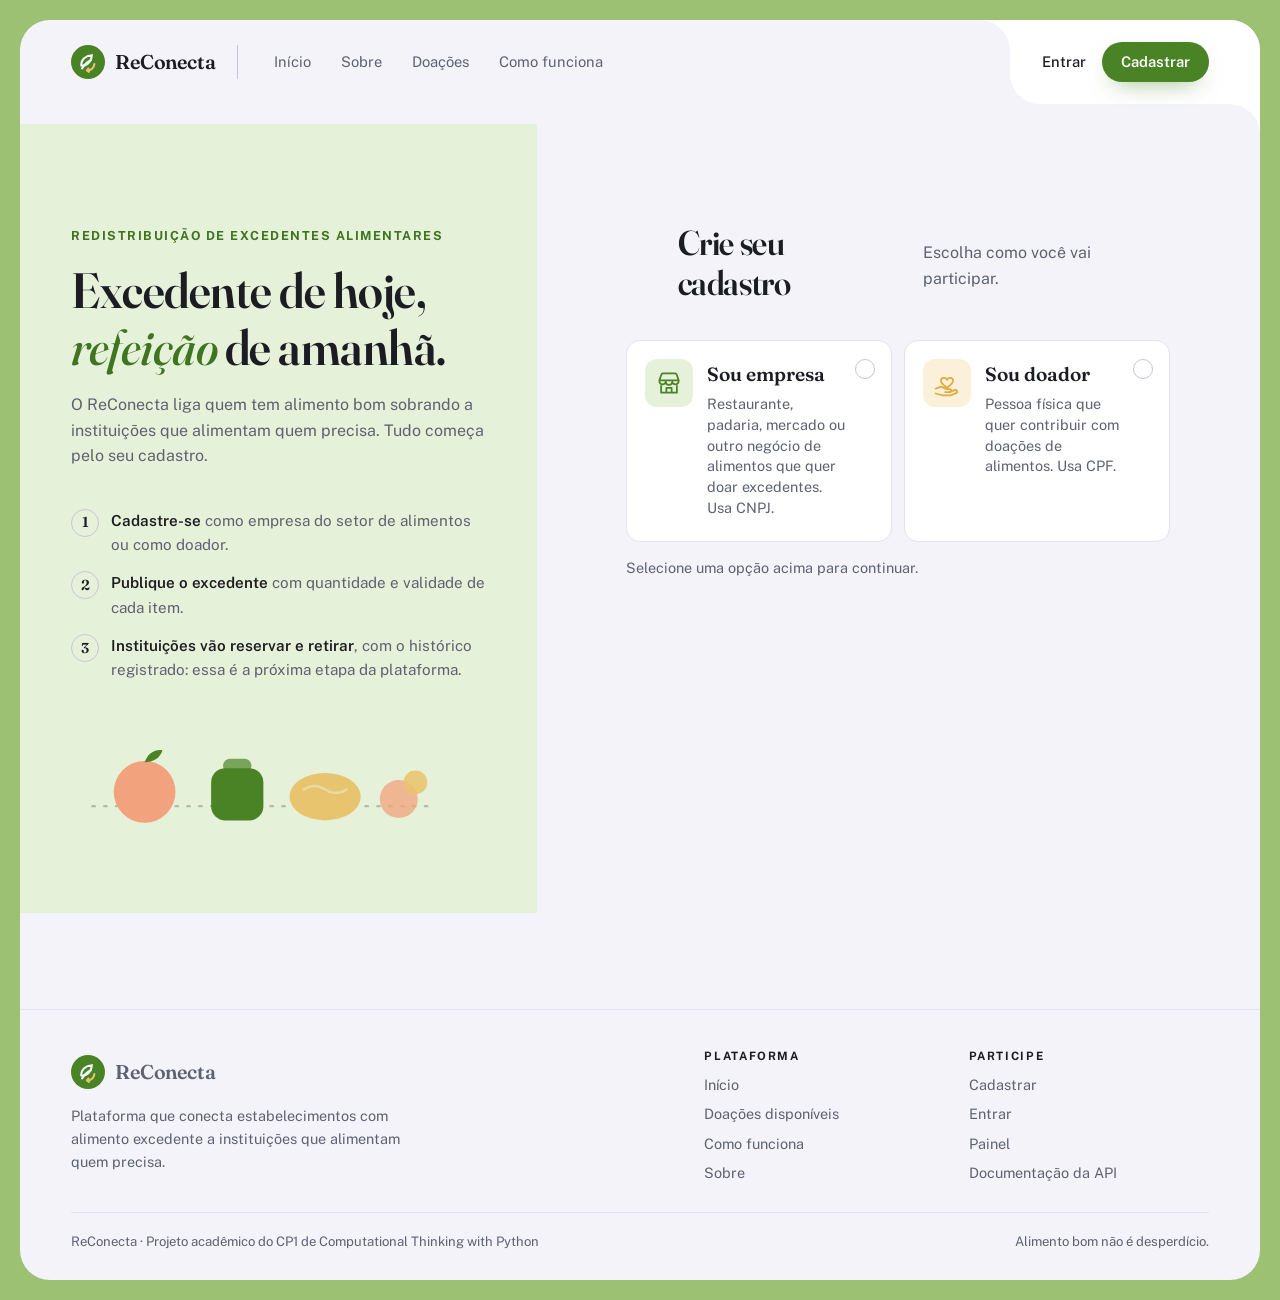
==== static/cadastro.html @ c71e399d "Cadastro: tira o logo repetido do painel lateral e deixa a reserva como próxima etapa Co-Authored-By" ====
<!doctype html>
<html lang="pt-BR">
<head>
  <meta charset="utf-8">
  <meta name="viewport" content="width=device-width, initial-scale=1">
  <title>Cadastro · ReConecta</title>
  <meta name="description" content="Cadastre sua empresa do setor de alimentos ou seja um doador no ReConecta, a plataforma de redistribuição de excedentes alimentares.">
  <meta name="color-scheme" content="light dark">
  <link rel="icon" type="image/svg+xml" href="/static/img/marca.svg">
  <link rel="preconnect" href="https://fonts.googleapis.com">
  <link rel="preconnect" href="https://fonts.gstatic.com" crossorigin>
  <link href="https://fonts.googleapis.com/css2?family=Fraunces:opsz,wght@9..144,500;9..144,600;9..144,700&family=Public+Sans:wght@400;500;600;700&display=swap" rel="stylesheet">
  <link rel="stylesheet" href="/static/css/base.css">
  <link rel="stylesheet" href="/static/css/cadastro.css">
  <script src="/static/js/layout.js" defer></script>
  <script src="/static/js/cadastro.js" defer></script>
</head>
<body>
  <a class="pular" href="#conteudo">Pular para o cadastro</a>
  <header data-layout="cabecalho"></header>

  <div class="pagina">
    <aside class="vitrine" aria-labelledby="vitrine-titulo">
     <div class="vitrine__fixo">
      <div class="vitrine__texto">
        <p class="sobretitulo">Redistribuição de excedentes alimentares</p>
        <h1 id="vitrine-titulo">Excedente de hoje, <em>refeição</em> de amanhã.</h1>
        <p class="vitrine__lead">O ReConecta liga quem tem alimento bom sobrando a instituições que alimentam quem precisa. Tudo começa pelo seu cadastro.</p>
      </div>

      <ol class="trilha" aria-label="Como funciona">
        <li><span class="trilha__n" aria-hidden="true">1</span><span><strong>Cadastre-se</strong> como empresa do setor de alimentos ou como doador.</span></li>
        <li><span class="trilha__n" aria-hidden="true">2</span><span><strong>Publique o excedente</strong> com quantidade e validade de cada item.</span></li>
        <li><span class="trilha__n" aria-hidden="true">3</span><span><strong>Instituições vão reservar e retirar</strong>, com o histórico registrado: essa é a próxima etapa da plataforma.</span></li>
      </ol>

      <svg class="vitrine__arte" viewBox="0 0 320 120" aria-hidden="true" focusable="false">
        <path d="M18 70h284" stroke="currentColor" stroke-opacity=".25" stroke-width="2" stroke-dasharray="2 8" stroke-linecap="round"/>
        <circle cx="62" cy="58" r="26" fill="var(--ilustra-fruta)"/>
        <path d="M62 33c3-8 9-11 15-10-2 7-8 10-15 10z" fill="var(--folha-viva)"/>
        <rect x="118" y="38" width="44" height="44" rx="12" fill="var(--folha-viva)"/>
        <rect x="128" y="30" width="24" height="12" rx="6" fill="var(--folha-viva)" opacity=".7"/>
        <ellipse cx="214" cy="62" rx="30" ry="20" fill="var(--trigo)"/>
        <path d="M196 56c6-4 12-4 18 0s12 4 18 0" fill="none" stroke="var(--vitrine-bg)" stroke-opacity=".5" stroke-width="2" stroke-linecap="round"/>
        <circle cx="276" cy="64" r="16" fill="var(--ilustra-fruta)" opacity=".75"/>
        <circle cx="290" cy="50" r="10" fill="var(--trigo)" opacity=".9"/>
      </svg>
     </div>
    </aside>

    <main id="conteudo" class="painel" tabindex="-1">
      <div class="painel__corpo">

        <!-- Etapa: escolha do perfil + formulários -->
        <section id="etapa-cadastro" aria-labelledby="cadastro-titulo">
          <header class="cabecalho">
            <h2 id="cadastro-titulo">Crie seu cadastro</h2>
            <p class="cabecalho__sub">Escolha como você vai participar.</p>
          </header>

          <fieldset class="perfis">
            <legend class="sr-only">Tipo de cadastro</legend>

            <label class="perfil perfil--empresa">
              <input type="radio" name="perfil" value="empresa" class="perfil__radio">
              <span class="perfil__icone" aria-hidden="true">
                <svg viewBox="0 0 32 32" focusable="false"><path d="M5 13l2.2-6.4A2 2 0 0 1 9.1 5h13.8a2 2 0 0 1 1.9 1.4L27 13" fill="none" stroke="currentColor" stroke-width="2" stroke-linejoin="round"/><path d="M5 13h22v1.5a3.7 3.7 0 0 1-7.3 0 3.7 3.7 0 0 1-7.4 0A3.7 3.7 0 0 1 5 14.5z" fill="none" stroke="currentColor" stroke-width="2" stroke-linejoin="round"/><path d="M7 18.5V27h18v-8.5M13 27v-5.5h6V27" fill="none" stroke="currentColor" stroke-width="2" stroke-linejoin="round"/></svg>
              </span>
              <span class="perfil__texto">
                <span class="perfil__titulo">Sou empresa</span>
                <span class="perfil__desc">Restaurante, padaria, mercado ou outro negócio de alimentos que quer doar excedentes. Usa CNPJ.</span>
              </span>
              <span class="perfil__marcador" aria-hidden="true"></span>
            </label>

            <label class="perfil perfil--doador">
              <input type="radio" name="perfil" value="doador" class="perfil__radio">
              <span class="perfil__icone" aria-hidden="true">
                <svg viewBox="0 0 32 32" focusable="false"><path d="M16 12.5c-1.6-3.2-6.5-3-7 .6-.4 3 3.4 5.7 7 8.4 3.6-2.7 7.4-5.4 7-8.4-.5-3.6-5.4-3.8-7-.6z" fill="none" stroke="currentColor" stroke-width="2" stroke-linejoin="round"/><path d="M3 22.5l4.5-1.8c1.3-.5 2.7-.4 3.9.3l3.4 1.9h4.2a1.8 1.8 0 0 1 0 3.6H14" fill="none" stroke="currentColor" stroke-width="2" stroke-linecap="round" stroke-linejoin="round"/><path d="M19 26.5l6.2-2.6a2 2 0 0 1 1.8 3.4L20.5 30H11l-8-2" fill="none" stroke="currentColor" stroke-width="2" stroke-linecap="round" stroke-linejoin="round"/></svg>
              </span>
              <span class="perfil__texto">
                <span class="perfil__titulo">Sou doador</span>
                <span class="perfil__desc">Pessoa física que quer contribuir com doações de alimentos. Usa CPF.</span>
              </span>
              <span class="perfil__marcador" aria-hidden="true"></span>
            </label>
          </fieldset>

          <p id="dica-perfil" class="dica-perfil">Selecione uma opção acima para continuar.</p>

          <!-- Formulário: empresa -->
          <form id="form-empresa" class="formulario" novalidate hidden aria-labelledby="titulo-empresa">
            <h3 id="titulo-empresa" class="formulario__titulo">Dados da empresa</h3>
            <p class="formulario__intro">Conferimos o CNPJ na Receita Federal: ele precisa estar <strong>ativo</strong> e ter atividade ligada a <strong>alimentação</strong>.</p>

            <div class="campo">
              <label for="cnpj" class="campo__rotulo">CNPJ</label>
              <div class="campo__linha">
                <input id="cnpj" name="cnpj" class="campo__entrada campo__entrada--mono" inputmode="numeric" autocomplete="off"
                       placeholder="00.000.000/0000-00" maxlength="18" aria-describedby="cnpj-ajuda cnpj-erro" required>
                <button type="button" id="btn-verificar" class="botao botao--secundario">Verificar</button>
              </div>
              <p id="cnpj-ajuda" class="campo__ajuda">A consulta começa sozinha quando os 14 dígitos estiverem completos.</p>
              <p id="cnpj-erro" class="campo__erro" data-erro></p>
            </div>

            <div id="resultado-cnpj" class="resultado" aria-live="polite" aria-busy="false"></div>

            <fieldset id="contato-empresa" class="grupo-contato" disabled>
              <legend class="grupo-contato__legenda">Contato para as doações</legend>
              <div class="campo">
                <label for="empresa-email" class="campo__rotulo">E-mail</label>
                <input id="empresa-email" name="email" type="email" class="campo__entrada" autocomplete="email"
                       placeholder="contato@empresa.com.br" aria-describedby="empresa-email-erro" required>
                <p id="empresa-email-erro" class="campo__erro" data-erro></p>
              </div>
              <div class="campo">
                <label for="empresa-telefone" class="campo__rotulo">Telefone</label>
                <input id="empresa-telefone" name="telefone" type="tel" class="campo__entrada campo__entrada--mono" autocomplete="tel"
                       inputmode="numeric" placeholder="(00) 00000-0000" maxlength="15" aria-describedby="empresa-telefone-erro" required>
                <p id="empresa-telefone-erro" class="campo__erro" data-erro></p>
              </div>
            </fieldset>

            <fieldset id="acesso-empresa" class="grupo-contato grupo-contato--acesso" disabled>
              <legend class="grupo-contato__legenda">Senha de acesso ao painel</legend>
              <div class="campo">
                <label for="empresa-senha" class="campo__rotulo">Senha</label>
                <div class="campo__linha">
                  <input id="empresa-senha" name="senha" type="password" class="campo__entrada" autocomplete="new-password"
                         maxlength="72" aria-describedby="empresa-senha-ajuda empresa-senha-erro" required>
                  <button type="button" class="campo__olho" data-olho="empresa-senha" aria-label="Mostrar senha" aria-pressed="false">
                    <svg viewBox="0 0 24 24" aria-hidden="true" focusable="false">
                      <path class="olho-aberto" d="M2.5 12S6 5.5 12 5.5 21.5 12 21.5 12 18 18.5 12 18.5 2.5 12 2.5 12z" fill="none" stroke="currentColor" stroke-width="1.8"/>
                      <circle class="olho-aberto" cx="12" cy="12" r="3" fill="none" stroke="currentColor" stroke-width="1.8"/>
                      <path class="olho-fechado" d="M4 4.5l16 15" fill="none" stroke="currentColor" stroke-width="1.8" stroke-linecap="round"/>
                    </svg>
                  </button>
                </div>
                <div class="senha-forca" id="empresa-senha-forca" aria-hidden="true"><i></i><i></i><i></i></div>
                <p id="empresa-senha-ajuda" class="campo__ajuda">Pelo menos 8 caracteres, com letra e número.</p>
                <p id="empresa-senha-erro" class="campo__erro" data-erro></p>
              </div>
              <div class="campo">
                <label for="empresa-confirmar" class="campo__rotulo">Confirmar senha</label>
                <input id="empresa-confirmar" name="confirmar_senha" type="password" class="campo__entrada" autocomplete="new-password"
                       maxlength="72" aria-describedby="empresa-confirmar-erro" required>
                <p id="empresa-confirmar-erro" class="campo__erro" data-erro></p>
              </div>
            </fieldset>

            <div id="aviso-empresa" class="aviso" role="alert" hidden></div>

            <button type="submit" id="btn-empresa" class="botao botao--primario" disabled>
              <span class="botao__rotulo">Concluir cadastro</span>
            </button>
            <p class="formulario__nota" id="nota-empresa">Verifique o CNPJ para liberar o cadastro.</p>
          </form>

          <!-- Formulário: doador -->
          <form id="form-doador" class="formulario" novalidate hidden aria-labelledby="titulo-doador">
            <h3 id="titulo-doador" class="formulario__titulo">Seus dados</h3>
            <p class="formulario__intro">Usamos seus dados só para organizar as doações. O CPF não aparece para ninguém.</p>

            <div class="campo">
              <label for="doador-nome" class="campo__rotulo">Nome completo</label>
              <input id="doador-nome" name="nome" class="campo__entrada" autocomplete="name" maxlength="100"
                     aria-describedby="doador-nome-erro" required>
              <p id="doador-nome-erro" class="campo__erro" data-erro></p>
            </div>
            <div class="campo">
              <label for="doador-cpf" class="campo__rotulo">CPF</label>
              <input id="doador-cpf" name="cpf" class="campo__entrada campo__entrada--mono" inputmode="numeric" autocomplete="off"
                     placeholder="000.000.000-00" maxlength="14" aria-describedby="doador-cpf-erro" required>
              <p id="doador-cpf-erro" class="campo__erro" data-erro></p>
            </div>
            <div class="campo-dupla">
              <div class="campo">
                <label for="doador-email" class="campo__rotulo">E-mail</label>
                <input id="doador-email" name="email" type="email" class="campo__entrada" autocomplete="email"
                       placeholder="voce@email.com" aria-describedby="doador-email-erro" required>
                <p id="doador-email-erro" class="campo__erro" data-erro></p>
              </div>
              <div class="campo">
                <label for="doador-telefone" class="campo__rotulo">Telefone</label>
                <input id="doador-telefone" name="telefone" type="tel" class="campo__entrada campo__entrada--mono" autocomplete="tel"
                       inputmode="numeric" placeholder="(00) 00000-0000" maxlength="15" aria-describedby="doador-telefone-erro" required>
                <p id="doador-telefone-erro" class="campo__erro" data-erro></p>
              </div>
            </div>

            <fieldset class="grupo-contato grupo-contato--acesso">
              <legend class="grupo-contato__legenda">Senha de acesso ao painel</legend>
              <div class="campo">
                <label for="doador-senha" class="campo__rotulo">Senha</label>
                <div class="campo__linha">
                  <input id="doador-senha" name="senha" type="password" class="campo__entrada" autocomplete="new-password"
                         maxlength="72" aria-describedby="doador-senha-ajuda doador-senha-erro" required>
                  <button type="button" class="campo__olho" data-olho="doador-senha" aria-label="Mostrar senha" aria-pressed="false">
                    <svg viewBox="0 0 24 24" aria-hidden="true" focusable="false">
                      <path class="olho-aberto" d="M2.5 12S6 5.5 12 5.5 21.5 12 21.5 12 18 18.5 12 18.5 2.5 12 2.5 12z" fill="none" stroke="currentColor" stroke-width="1.8"/>
                      <circle class="olho-aberto" cx="12" cy="12" r="3" fill="none" stroke="currentColor" stroke-width="1.8"/>
                      <path class="olho-fechado" d="M4 4.5l16 15" fill="none" stroke="currentColor" stroke-width="1.8" stroke-linecap="round"/>
                    </svg>
                  </button>
                </div>
                <div class="senha-forca" id="doador-senha-forca" aria-hidden="true"><i></i><i></i><i></i></div>
                <p id="doador-senha-ajuda" class="campo__ajuda">Pelo menos 8 caracteres, com letra e número.</p>
                <p id="doador-senha-erro" class="campo__erro" data-erro></p>
              </div>
              <div class="campo">
                <label for="doador-confirmar" class="campo__rotulo">Confirmar senha</label>
                <input id="doador-confirmar" name="confirmar_senha" type="password" class="campo__entrada" autocomplete="new-password"
                       maxlength="72" aria-describedby="doador-confirmar-erro" required>
                <p id="doador-confirmar-erro" class="campo__erro" data-erro></p>
              </div>
            </fieldset>

            <div id="aviso-doador" class="aviso" role="alert" hidden></div>

            <button type="submit" id="btn-doador" class="botao botao--primario">
              <span class="botao__rotulo">Concluir cadastro</span>
            </button>
          </form>
        </section>

        <!-- Etapa: sucesso -->
        <section id="etapa-sucesso" class="sucesso" hidden aria-labelledby="sucesso-titulo" tabindex="-1">
          <svg class="sucesso__selo" viewBox="0 0 64 64" aria-hidden="true" focusable="false">
            <circle cx="32" cy="32" r="30" fill="var(--marca-suave)"/>
            <path class="sucesso__check" d="M20 33.5l8 8 16-17" fill="none" stroke="var(--marca)" stroke-width="4" stroke-linecap="round" stroke-linejoin="round"/>
          </svg>
          <p class="sobretitulo" id="sucesso-tipo"></p>
          <h2 id="sucesso-titulo">Cadastro concluído</h2>
          <p class="sucesso__texto" id="sucesso-texto"></p>
          <dl class="sucesso__dados" id="sucesso-dados"></dl>
          <div class="sucesso__acoes">
            <a href="/painel" class="botao botao--primario botao--link">Ir para o painel</a>
            <button type="button" id="btn-novo" class="botao botao--secundario">Fazer novo cadastro</button>
          </div>
        </section>

      </div>
    </main>
  </div>

  <footer data-layout="rodape"></footer>
</body>
</html>
---- static/css/base.css ----
/* ReConecta — sistema visual compartilhado (Frente E).
   Toda página: <link rel="stylesheet" href="/static/css/base.css"> + CSS próprio
   e <script src="/static/js/layout.js" defer></script>, com
   <header data-layout="cabecalho"></header> … <footer data-layout="rodape"></footer>.

   O corpo da página é a "folha" clara sobre a moldura verde-oliva. */

@import url("https://fonts.googleapis.com/css2?family=Fraunces:ital,opsz,wght@0,9..144,300..700;1,9..144,300..600&family=Public+Sans:wght@400;500;600;700&display=swap");

/* ---------- tokens ---------- */

:root {
  color-scheme: light;

  /* moldura e folha: página branca de tom frio sobre moldura verde-clara */
  --moldura: #9CC173;
  --folha: #F3F3F9;
  --superficie: #FFFFFF;
  --superficie-2: #ECEDF5;

  /* texto e linhas: quase preto e cinzas frios */
  --tinta: #1B1D22;
  --tinta-suave: #5E6270;
  --linha: #E2E3EC;
  --linha-forte: #C4C7D4;

  /* marca */
  --verde: #4A8326;          /* CTA pílula verde-folha; branco sobre ele 4,6:1 */
  --verde-forte: #3F7220;
  --verde-tinta: #FFFFFF;
  --verde-suave: #E6F1DA;
  --verde-texto: #3F7420;

  --acento: #E2A93B;         /* âmbar discreto (como as estrelas da referência) */
  --acento-texto: #8A5B0B;
  --acento-suave: #FBF0D9;
  --trigo: #E9C46F;

  /* estados */
  --ok: #3F7420;
  --ok-suave: #E6F1DA;
  --erro: #A8261D;
  --erro-suave: #FCEBE9;
  --erro-linha: #EDBDB7;
  --alerta: #7A4E00;
  --alerta-suave: #FBF0D9;

  --foco: #4A8326;
  --sombra-1: 0 1px 2px rgba(27, 29, 34, .05);
  --sombra-2: 0 1px 3px rgba(27, 29, 34, .05), 0 16px 36px -18px rgba(27, 29, 34, .22);

  --raio: 18px;
  --raio-p: 12px;
  --raio-folha: 30px;
  --pilula: 999px;

  --fonte-titulo: "Fraunces", Georgia, "Times New Roman", serif;
  --fonte-texto: "Public Sans", system-ui, -apple-system, "Segoe UI", Roboto, sans-serif;
  --fonte-mono: ui-monospace, "Cascadia Mono", "SFMono-Regular", Consolas, monospace;

  --largura: 1180px;
  --respiro: clamp(16px, 4vw, 56px);
  --moldura-espaco: 8px;
}

@media (min-width: 720px) { :root { --moldura-espaco: 20px; } }

@media (prefers-color-scheme: dark) {
  :root {
    color-scheme: dark;

    --moldura: #0E100F;
    --folha: #16171C;
    --superficie: #1F2026;
    --superficie-2: #26272E;

    --tinta: #ECEDF2;
    --tinta-suave: #A3A6B3;
    --linha: #2E3038;
    --linha-forte: #4A4D58;

    --verde: #A6D67C;
    --verde-forte: #B8E092;
    --verde-tinta: #13200B;
    --verde-suave: #26331F;
    --verde-texto: #B2DE8C;

    --acento: #F2C266;
    --acento-texto: #F2C266;
    --acento-suave: #3A2F17;
    --trigo: #E9C46F;

    --ok: #B2DE8C;
    --ok-suave: #26331F;
    --erro: #FF9C91;
    --erro-suave: #3A1D1A;
    --erro-linha: #6E3530;
    --alerta: #F2C46B;
    --alerta-suave: #362A12;

    --foco: #B2DE8C;
    --sombra-1: 0 1px 2px rgba(0, 0, 0, .35);
    --sombra-2: 0 2px 4px rgba(0, 0, 0, .25), 0 20px 44px -20px rgba(0, 0, 0, .7);
  }
}

/* ---------- base ---------- */

*, *::before, *::after { box-sizing: border-box; }
[hidden] { display: none !important; }

html { -webkit-text-size-adjust: 100%; background: var(--moldura); }

body {
  margin: var(--moldura-espaco);
  min-height: calc(100vh - 2 * var(--moldura-espaco));
  display: flex; flex-direction: column;
  background: var(--folha);
  border-radius: var(--raio-folha);
  color: var(--tinta);
  font-family: var(--fonte-texto);
  font-size: 1rem;
  line-height: 1.6;
  -webkit-font-smoothing: antialiased;
  overflow-x: clip;
  position: relative;
}
body > main { flex: 1; }

h1, h2, h3, h4 {
  margin: 0;
  font-family: var(--fonte-titulo);
  font-weight: 400;
  letter-spacing: -0.015em;
  line-height: 1.08;
  font-variation-settings: "opsz" 144;
}
h1 { font-size: clamp(2.6rem, 8vw, 5.4rem); }
h2 { font-size: clamp(2rem, 5vw, 3.2rem); }
h3 { font-size: clamp(1.25rem, 2.4vw, 1.6rem); font-weight: 500; line-height: 1.2; font-variation-settings: "opsz" 36; }
p { margin: 0; }
img, svg { max-width: 100%; }
img { height: auto; display: block; }
a { color: var(--verde-texto); text-underline-offset: 3px; }
button, input, select, textarea { font: inherit; color: inherit; }

:focus-visible { outline: 3px solid var(--foco); outline-offset: 3px; border-radius: 8px; }

::selection { background: var(--verde-suave); color: var(--tinta); }

/* ---------- utilitários ---------- */

.sr-only {
  position: absolute; width: 1px; height: 1px; padding: 0; margin: -1px;
  overflow: hidden; clip: rect(0 0 0 0); white-space: nowrap; border: 0;
}

.pular {
  position: absolute; left: 16px; top: -80px; z-index: 50;
  background: var(--verde); color: var(--verde-tinta);
  padding: 10px 18px; border-radius: var(--pilula); text-decoration: none; font-weight: 600;
}
.pular:focus { top: 16px; }

.container { width: 100%; max-width: var(--largura); margin-inline: auto; padding-inline: var(--respiro); }

.sobretitulo {
  font-size: .75rem; font-weight: 700; letter-spacing: .16em; text-transform: uppercase;
  color: var(--tinta-suave);
}
.sobretitulo--acento { color: var(--verde-texto); }

.lead { font-size: 1.05rem; color: var(--tinta-suave); max-width: 52ch; }

.destaque-serifa { font-family: var(--fonte-titulo); font-style: italic; color: var(--verde-texto); }

/* ---------- botões ---------- */

.btn {
  --btn-bg: transparent; --btn-cor: var(--verde-texto); --btn-borda: transparent;
  display: inline-flex; align-items: center; justify-content: center; gap: 12px;
  min-height: 48px; padding: 0 26px;
  border-radius: var(--pilula);
  border: 1.5px solid var(--btn-borda);
  background: var(--btn-bg); color: var(--btn-cor);
  font-weight: 600; font-size: .98rem; line-height: 1.2; text-decoration: none;
  cursor: pointer; white-space: nowrap;
  transition: background-color .18s ease, border-color .18s ease, color .18s ease, transform .12s ease, box-shadow .18s ease;
}
.btn:active:not(:disabled) { transform: translateY(1px); }
.btn:disabled, .btn[aria-disabled="true"] { cursor: not-allowed; opacity: .55; }

.btn--primario { --btn-bg: var(--verde); --btn-cor: var(--verde-tinta); box-shadow: 0 10px 24px -12px color-mix(in srgb, var(--verde) 70%, transparent); }
.btn--primario:hover:not(:disabled) { --btn-bg: var(--verde-forte); }
.btn--primario:disabled { --btn-bg: var(--superficie-2); --btn-cor: var(--tinta-suave); box-shadow: none; opacity: 1; }

.btn--secundario { --btn-bg: var(--superficie); --btn-borda: var(--linha-forte); --btn-cor: var(--tinta); }
.btn--secundario:hover:not(:disabled) { --btn-borda: var(--verde); --btn-cor: var(--verde-texto); }

.btn--fantasma { --btn-cor: var(--tinta); padding-inline: 14px; }
.btn--fantasma:hover { --btn-bg: var(--superficie-2); }

.btn--pequeno { min-height: 40px; padding: 0 18px; font-size: .92rem; }
.btn--largo { width: 100%; }

/* "Quero doar —— CADASTRAR": rótulo + traço + ação em caixa alta */
.btn__traco { width: 28px; height: 1.5px; background: currentColor; opacity: .7; flex: none; }
.btn__acao { font-size: .74rem; letter-spacing: .14em; text-transform: uppercase; font-weight: 700; }

.btn.is-carregando::before {
  content: ""; width: 16px; height: 16px; flex: none;
  border: 2px solid currentColor; border-right-color: transparent; border-radius: 50%;
  animation: rc-girar .7s linear infinite;
}

/* link com seta (← ANTERIOR / PRÓXIMO →) */
.link-seta {
  display: inline-flex; align-items: center; gap: 8px;
  font-size: .76rem; font-weight: 700; letter-spacing: .14em; text-transform: uppercase;
  color: var(--tinta-suave); text-decoration: none; background: none; border: 0; padding: 8px 4px; cursor: pointer;
}
.link-seta:hover:not(:disabled) { color: var(--verde-texto); }
.link-seta:disabled { opacity: .4; cursor: default; }

/* ---------- campos ---------- */

.campo { display: grid; gap: 6px; min-width: 0; }
.campo__rotulo { font-weight: 600; font-size: .92rem; }
.campo__entrada {
  width: 100%; min-height: 50px; padding: 12px 16px;
  background: var(--superficie);
  border: 1.5px solid var(--linha-forte);
  border-radius: var(--raio-p);
  transition: border-color .15s ease, box-shadow .15s ease;
}
.campo__entrada::placeholder { color: var(--tinta-suave); opacity: .7; }
.campo__entrada:hover { border-color: var(--tinta-suave); }
.campo__entrada:focus { outline: none; border-color: var(--verde); box-shadow: 0 0 0 3px color-mix(in srgb, var(--verde) 28%, transparent); }
.campo__entrada[aria-invalid="true"] { border-color: var(--erro); }
.campo__entrada[aria-invalid="true"]:focus { box-shadow: 0 0 0 3px color-mix(in srgb, var(--erro) 25%, transparent); }
.campo__entrada:disabled { background: var(--superficie-2); color: var(--tinta-suave); border-color: var(--linha); cursor: not-allowed; }
.campo__entrada--mono { font-family: var(--fonte-mono); letter-spacing: .02em; }
select.campo__entrada { appearance: none; padding-right: 40px;
  background-image: linear-gradient(45deg, transparent 50%, var(--tinta-suave) 50%), linear-gradient(135deg, var(--tinta-suave) 50%, transparent 50%);
  background-position: calc(100% - 20px) 50%, calc(100% - 15px) 50%; background-size: 5px 5px; background-repeat: no-repeat; }
.campo__ajuda { font-size: .84rem; color: var(--tinta-suave); }
.campo__erro { font-size: .86rem; color: var(--erro); font-weight: 500; }
.campo__erro:empty { display: none; }

/* ---------- cartões, selos, avisos ---------- */

.cartao {
  background: var(--superficie);
  border: 1px solid var(--linha);
  border-radius: var(--raio);
  box-shadow: var(--sombra-1);
  padding: clamp(18px, 3vw, 28px);
}
.cartao--flutuante { box-shadow: var(--sombra-2); border-color: transparent; }

.selo {
  display: inline-flex; align-items: center; gap: 6px;
  padding: 3px 10px; border-radius: var(--pilula);
  font-size: .72rem; font-weight: 700; letter-spacing: .1em; text-transform: uppercase;
  background: var(--verde-suave); color: var(--verde-texto);
}
.selo--acento { background: var(--acento-suave); color: var(--acento-texto); }
.selo--erro { background: var(--erro-suave); color: var(--erro); }

.aviso {
  padding: 14px 16px; border-radius: var(--raio-p);
  background: var(--alerta-suave); color: var(--tinta);
  border: 1px solid color-mix(in srgb, var(--alerta) 30%, transparent);
}
.aviso--erro { background: var(--erro-suave); border-color: var(--erro-linha); }
.aviso--ok { background: var(--ok-suave); border-color: color-mix(in srgb, var(--ok) 30%, transparent); }

/* números com rótulo pequeno, separados por fios (hero e painéis) */
.metricas { display: grid; grid-auto-flow: column; grid-auto-columns: minmax(0, max-content); margin: 0; padding: 0; list-style: none; }
.metrica { display: grid; align-content: start; gap: 2px; padding-inline: clamp(12px, 2.6vw, 24px); border-left: 1px solid var(--linha-forte); }
.metrica:first-child { padding-left: 0; border-left: 0; }
.metrica__rotulo { order: -1; font-size: .7rem; font-weight: 700; letter-spacing: .14em; text-transform: uppercase; color: var(--tinta-suave); }
.metrica__valor { font-family: var(--fonte-titulo); font-size: 1.45rem; line-height: 1.2; font-variant-numeric: lining-nums tabular-nums; }

/* ---------- cabeçalho (injetado por layout.js) ---------- */

.cabecalho {
  position: relative; z-index: 20;
  display: flex; align-items: center; gap: 20px;
  padding: 18px 0 18px var(--respiro);
  min-height: 84px;
}

.cabecalho__marca {
  display: inline-flex; align-items: center; gap: 10px;
  color: var(--tinta); text-decoration: none;
  padding-right: 22px; margin-right: 4px;
  border-right: 1px solid var(--linha-forte);
}
.cabecalho__marca svg { width: 34px; height: 34px; flex: none; }
.cabecalho__nome { font-family: var(--fonte-titulo); font-size: 1.25rem; font-weight: 600; letter-spacing: -0.01em; font-variation-settings: "opsz" 36; }

.cabecalho__nav { display: none; }
.cabecalho__nav ul { list-style: none; margin: 0; padding: 0; display: flex; gap: 6px; }
.cabecalho__nav a {
  display: inline-block; padding: 8px 12px; border-radius: var(--pilula);
  font-size: .92rem; color: var(--tinta-suave); text-decoration: none;
  transition: color .15s ease, background-color .15s ease;
}
.cabecalho__nav a:hover { color: var(--tinta); background: var(--superficie-2); }
.cabecalho__nav a[aria-current="page"] { color: var(--tinta); font-weight: 600; }
.cabecalho__nav a[aria-current="page"]::after {
  content: ""; display: block; height: 2px; margin-top: 2px; border-radius: 2px; background: var(--verde);
}

/* aba recortada no canto superior direito */
.cabecalho__aba {
  margin-left: auto; align-self: stretch;
  display: flex; align-items: center; gap: 6px;
  margin-block: -18px; padding: 0 var(--respiro) 0 22px;
  background: var(--superficie);
  border-radius: 0 var(--raio-folha) 0 var(--raio-folha);
  position: relative;
  transition: opacity .2s ease;
}
/* curvas invertidas que fazem a aba "sair" da folha */
.cabecalho__aba::before, .cabecalho__aba::after {
  content: ""; position: absolute; width: var(--raio-folha); height: var(--raio-folha);
  background: radial-gradient(circle at 0 100%, transparent calc(var(--raio-folha) - .5px), var(--superficie) var(--raio-folha));
  pointer-events: none;
}
.cabecalho__aba::before { top: 0; left: calc(-1 * var(--raio-folha)); }
.cabecalho__aba::after { bottom: calc(-1 * var(--raio-folha)); right: 0; }
.cabecalho__aba[aria-busy="true"] > * { visibility: hidden; }

.cabecalho__aba a:not(.btn) { color: var(--tinta); text-decoration: none; font-size: .92rem; font-weight: 500; padding: 8px 10px; border-radius: var(--pilula); }
.cabecalho__aba a:not(.btn):hover { background: var(--superficie-2); }
.cabecalho__aba a[aria-current="page"]:not(.btn) { font-weight: 700; }
.cabecalho__ola { font-size: .92rem; color: var(--tinta-suave); padding-right: 4px; white-space: nowrap; overflow: hidden; text-overflow: ellipsis; max-width: 24ch; }
.cabecalho__ola strong { color: var(--tinta); font-weight: 600; }
.cabecalho__sair { background: none; border: 0; cursor: pointer; font-size: .92rem; color: var(--tinta-suave); padding: 8px 10px; border-radius: var(--pilula); }
.cabecalho__sair:hover { color: var(--tinta); background: var(--superficie-2); }

.cabecalho__menu {
  display: inline-grid; place-items: center;
  width: 44px; height: 44px; border-radius: 50%;
  background: transparent; border: 1.5px solid var(--linha-forte); cursor: pointer;
}
.cabecalho__menu-icone, .cabecalho__menu-icone::before, .cabecalho__menu-icone::after {
  content: ""; display: block; width: 18px; height: 1.6px; background: currentColor; border-radius: 2px; position: relative;
  transition: transform .2s ease, opacity .2s ease;
}
.cabecalho__menu-icone::before { position: absolute; top: -6px; }
.cabecalho__menu-icone::after { position: absolute; top: 6px; }
.cabecalho__menu[aria-expanded="true"] .cabecalho__menu-icone { background: transparent; }
.cabecalho__menu[aria-expanded="true"] .cabecalho__menu-icone::before { transform: translateY(6px) rotate(45deg); }
.cabecalho__menu[aria-expanded="true"] .cabecalho__menu-icone::after { transform: translateY(-6px) rotate(-45deg); }

/* celular: marca + menu à esquerda; aba compacta; nav em gaveta */
@media (max-width: 899.98px) {
  .cabecalho { gap: 10px; padding-left: 16px; min-height: 72px; }
  .cabecalho__marca { border-right: 0; padding-right: 0; }
  .cabecalho__nome { font-size: 1.1rem; }
  .cabecalho__aba { padding: 0 16px 0 12px; gap: 2px; }
  .cabecalho__aba .btn { min-height: 38px; padding: 0 14px; font-size: .88rem; }
  .cabecalho__aba a:not(.btn), .cabecalho__sair { padding: 8px 6px; font-size: .88rem; }
  .cabecalho__ola { display: none; }
  .cabecalho__nav.is-aberta {
    display: block; position: absolute; left: 12px; right: 12px; top: calc(100% + 4px);
    background: var(--superficie); border: 1px solid var(--linha); border-radius: var(--raio);
    box-shadow: var(--sombra-2); padding: 8px;
  }
  .cabecalho__nav.is-aberta ul { flex-direction: column; gap: 0; }
  .cabecalho__nav.is-aberta a { display: block; padding: 12px 14px; font-size: 1rem; border-radius: var(--raio-p); }
  .cabecalho__nav.is-aberta a[aria-current="page"]::after { display: none; }
  .cabecalho__nav.is-aberta a[aria-current="page"] { background: var(--verde-suave); color: var(--verde-texto); }
}
@media (max-width: 379.98px) {
  .cabecalho .cabecalho__nome { display: none; }
}
@media (min-width: 900px) {
  .cabecalho__menu { display: none; }
  .cabecalho__nav { display: block; }
}

/* ---------- rodapé (injetado por layout.js) ---------- */

.rodape {
  margin-top: clamp(48px, 8vw, 96px);
  padding: 40px var(--respiro) 28px;
  border-top: 1px solid var(--linha);
  display: grid; gap: 28px;
  grid-template-columns: minmax(0, 1fr);
  font-size: .9rem; color: var(--tinta-suave);
}
.rodape__marca { display: grid; gap: 10px; max-width: 40ch; }
.rodape__marca .cabecalho__marca { border-right: 0; padding-right: 0; }
.rodape__colunas { display: grid; gap: 24px; grid-template-columns: repeat(2, minmax(0, 1fr)); }
.rodape h2 { font-family: var(--fonte-texto); font-size: .72rem; font-weight: 700; letter-spacing: .14em; text-transform: uppercase; color: var(--tinta); margin-bottom: 10px; }
.rodape ul { list-style: none; margin: 0; padding: 0; display: grid; gap: 6px; }
.rodape a { color: var(--tinta-suave); text-decoration: none; }
.rodape a:hover { color: var(--verde-texto); text-decoration: underline; }
.rodape__base { grid-column: 1 / -1; padding-top: 18px; border-top: 1px solid var(--linha); display: flex; flex-wrap: wrap; gap: 6px 18px; justify-content: space-between; font-size: .82rem; }

@media (min-width: 760px) {
  .rodape { grid-template-columns: minmax(0, 1.2fr) minmax(0, 1fr); }
}

/* ---------- animações ---------- */

@keyframes rc-girar { to { transform: rotate(360deg); } }
@keyframes rc-surgir { from { opacity: 0; transform: translateY(8px); } to { opacity: 1; transform: none; } }

@media (prefers-reduced-motion: reduce) {
  *, *::before, *::after { animation-duration: .01ms !important; animation-iteration-count: 1 !important; transition-duration: .01ms !important; scroll-behavior: auto !important; }
}
---- static/css/cadastro.css ----
/* ReConecta — página de cadastro
   Cores: tokens de base.css (página branca fria, verdes claros). */

:root {
  color-scheme: light;

  /* cores: apelidos dos tokens de base.css (claro e escuro vêm de lá) */
  --fundo: var(--folha);
  --marca: var(--verde);
  --marca-forte: var(--verde-forte);
  --marca-tinta: var(--verde-tinta);
  --marca-suave: var(--verde-suave);
  --marca-texto: var(--verde-texto);

  /* painel lateral: verde-claro com texto escuro */
  --vitrine-bg: var(--verde-suave);
  --vitrine-tinta: var(--tinta);
  --vitrine-suave: var(--tinta-suave);
  --acento-claro: var(--verde-texto);
  --folha-viva: var(--verde);
  --ilustra-fruta: #F2A27C;

  --sombra: var(--sombra-2);
  --raio: 14px;
  --raio-p: 10px;

  --fonte-titulo: "Fraunces", Georgia, "Times New Roman", serif;
  --fonte-texto: "Public Sans", system-ui, -apple-system, "Segoe UI", Roboto, sans-serif;
  --fonte-mono: ui-monospace, "Cascadia Mono", "SFMono-Regular", Consolas, monospace;
}

@media (prefers-color-scheme: dark) {
  :root {
    color-scheme: dark;

    /* cores do modo escuro: herdadas de base.css pelos apelidos acima */
  }
}

/* ---------- base ---------- */

*, *::before, *::after { box-sizing: border-box; }
[hidden] { display: none !important; }

html { -webkit-text-size-adjust: 100%; }

/* body (margem da moldura, folha e tipografia) vem de base.css;
   os tokens abaixo mantêm a identidade da página de cadastro. */

h1, h2, h3 { margin: 0; font-family: var(--fonte-titulo); font-weight: 600; letter-spacing: -0.01em; line-height: 1.15; }
p { margin: 0; }
a { color: var(--marca-texto); text-underline-offset: 3px; }
button, input { font: inherit; color: inherit; }

:focus-visible { outline: 3px solid var(--foco); outline-offset: 2px; border-radius: 6px; }

.sr-only {
  position: absolute; width: 1px; height: 1px; padding: 0; margin: -1px;
  overflow: hidden; clip: rect(0 0 0 0); white-space: nowrap; border: 0;
}

.pular {
  position: absolute; left: 16px; top: -120px; z-index: 10;
  background: var(--marca); color: var(--marca-tinta);
  padding: 10px 16px; border-radius: var(--raio-p); text-decoration: none; font-weight: 600;
}
.pular:focus { top: 16px; }

.sobretitulo {
  font-size: .78rem; font-weight: 700; letter-spacing: .12em; text-transform: uppercase;
  color: var(--acento-texto);
}

/* ---------- layout ---------- */

.pagina {
  flex: 1;
  min-height: calc(100vh - var(--moldura-espaco, 0px) * 2 - 84px);
  display: grid;
  grid-template-columns: minmax(0, 1fr);
}

@media (min-width: 960px) {
  .pagina { grid-template-columns: minmax(360px, 5fr) minmax(0, 7fr); }
}

/* ---------- vitrine (lado da marca) ---------- */

.vitrine {
  background: var(--vitrine-bg);
  color: var(--vitrine-tinta);
  padding: 24px 16px 28px;
}
.vitrine__fixo { display: flex; flex-direction: column; gap: 22px; }

.vitrine .sobretitulo { color: var(--acento-claro); }

.marca { display: flex; align-items: center; gap: 10px; color: var(--folha-viva); }
.marca__simbolo { width: 36px; height: 36px; flex: none; }
.marca__nome { font-family: var(--fonte-titulo); font-size: 1.35rem; font-weight: 700; color: var(--vitrine-tinta); letter-spacing: -0.01em; }

.vitrine__texto { display: grid; gap: 10px; }
.vitrine h1 { font-size: clamp(1.75rem, 6vw, 3.1rem); font-weight: 600; }
.vitrine h1 em { font-style: italic; color: var(--acento-claro); font-weight: 500; }
.vitrine__lead { color: var(--vitrine-suave); max-width: 44ch; }

.trilha { list-style: none; margin: 0; padding: 0; display: none; gap: 14px; }
.trilha li { display: flex; gap: 12px; align-items: flex-start; color: var(--vitrine-suave); font-size: .95rem; }
.trilha strong { color: var(--vitrine-tinta); font-weight: 600; }
.trilha__n {
  flex: none; width: 28px; height: 28px; border-radius: 50%;
  display: grid; place-items: center;
  border: 1.5px solid var(--linha-forte);
  font-family: var(--fonte-titulo); font-weight: 600; font-size: .9rem; color: var(--vitrine-tinta);
}

.vitrine__arte { display: none; width: 100%; max-width: 380px; color: var(--vitrine-tinta); margin-top: auto; }

@media (min-width: 600px) {
  .vitrine { padding: 32px 32px 36px; }
  .trilha { display: grid; }
}

@media (min-width: 960px) {
  .vitrine { padding: 0 clamp(32px, 4vw, 64px); }
  .vitrine__fixo {
    position: sticky; top: 0; min-height: calc(100vh - var(--moldura-espaco, 0px) * 2 - 84px);
    padding: 48px 0; gap: 40px;
  }
  .vitrine__texto { margin-top: 6vh; gap: 16px; }
  .vitrine__arte { display: block; }
}

/* ---------- painel (formulário) ---------- */

.painel { display: flex; flex-direction: column; min-width: 0; outline: none; }
.painel__corpo {
  width: 100%; max-width: 640px; margin: 0 auto;
  padding: 28px 16px 40px;
  flex: 1;
}

@media (min-width: 600px) { .painel__corpo { padding: 48px 32px 56px; } }
@media (min-width: 960px) { .painel__corpo { padding: 9vh 48px 64px; } }

.cabecalho { margin-bottom: 20px; }
.cabecalho h2 { font-size: clamp(1.6rem, 4.5vw, 2.15rem); }
.cabecalho__sub { color: var(--tinta-suave); margin-top: 6px; }

/* ---------- escolha de perfil ---------- */

.perfis { border: 0; margin: 0; padding: 0; display: grid; gap: 12px; grid-template-columns: minmax(0, 1fr); }
@media (min-width: 560px) { .perfis { grid-template-columns: 1fr 1fr; } }

.perfil {
  --tom: var(--marca);
  --tom-suave: var(--marca-suave);
  position: relative;
  display: grid; grid-template-columns: auto minmax(0, 1fr); gap: 4px 14px; align-items: start;
  padding: 18px 44px 18px 18px;
  background: var(--superficie);
  border: 1.5px solid var(--linha);
  border-radius: var(--raio);
  cursor: pointer;
  transition: border-color .18s ease, box-shadow .18s ease, transform .18s ease, background-color .18s ease;
}
.perfil--doador { --tom: var(--acento); --tom-suave: var(--acento-suave); }

.perfil:hover { border-color: var(--linha-forte); transform: translateY(-1px); box-shadow: var(--sombra); }

.perfil__radio { position: absolute; opacity: 0; width: 1px; height: 1px; pointer-events: none; }

.perfil:has(.perfil__radio:focus-visible) { outline: 3px solid var(--foco); outline-offset: 2px; }

.perfil:has(.perfil__radio:checked) {
  border-color: var(--tom);
  background: color-mix(in srgb, var(--tom-suave) 55%, var(--superficie));
  box-shadow: 0 0 0 1px var(--tom) inset;
}

.perfil__icone {
  width: 48px; height: 48px; border-radius: 12px;
  display: grid; place-items: center;
  background: var(--tom-suave); color: var(--tom);
  grid-row: span 2;
}
.perfil__icone svg { width: 28px; height: 28px; }

.perfil__texto { display: grid; gap: 4px; }
.perfil__titulo { font-family: var(--fonte-titulo); font-size: 1.2rem; font-weight: 600; }
.perfil__desc { font-size: .9rem; color: var(--tinta-suave); line-height: 1.45; }

.perfil__marcador {
  position: absolute; top: 18px; right: 16px;
  width: 20px; height: 20px; border-radius: 50%;
  border: 1.5px solid var(--linha-forte);
  transition: border-color .18s ease, background-color .18s ease;
}
.perfil:has(.perfil__radio:checked) .perfil__marcador {
  border-color: var(--tom); background: var(--tom);
  box-shadow: inset 0 0 0 4px var(--superficie);
}

.dica-perfil { margin-top: 14px; font-size: .9rem; color: var(--tinta-suave); }

/* ---------- formulários ---------- */

.formulario {
  margin-top: 28px;
  padding-top: 26px;
  border-top: 1px solid var(--linha);
  display: grid; gap: 18px;
  animation: surgir .28s ease both;
}
.formulario__titulo { font-size: 1.35rem; }
.formulario__intro { color: var(--tinta-suave); font-size: .95rem; margin-top: -10px; }
.formulario__intro strong { color: var(--tinta); font-weight: 600; }
.formulario__nota { font-size: .85rem; color: var(--tinta-suave); text-align: center; margin-top: -8px; }

.campo { display: grid; gap: 6px; min-width: 0; }
.campo__rotulo { font-weight: 600; font-size: .92rem; }
.campo__linha { display: flex; gap: 8px; }
.campo__linha .campo__entrada { flex: 1; min-width: 0; }

.campo__entrada {
  width: 100%;
  min-height: 48px;
  padding: 11px 14px;
  background: var(--superficie);
  border: 1.5px solid var(--linha-forte);
  border-radius: var(--raio-p);
  transition: border-color .15s ease, box-shadow .15s ease;
}
.campo__entrada::placeholder { color: var(--tinta-suave); opacity: .7; }
.campo__entrada:hover { border-color: var(--tinta-suave); }
.campo__entrada:focus { outline: none; border-color: var(--marca); box-shadow: 0 0 0 3px color-mix(in srgb, var(--marca) 28%, transparent); }
.campo__entrada--mono { font-family: var(--fonte-mono); font-size: 1.02rem; letter-spacing: .02em; }
.campo__entrada[aria-invalid="true"] { border-color: var(--erro); }
.campo__entrada[aria-invalid="true"]:focus { box-shadow: 0 0 0 3px color-mix(in srgb, var(--erro) 25%, transparent); }
.campo__entrada.is-valido { border-color: var(--ok); }
.campo__entrada:disabled { background: var(--superficie-2); color: var(--tinta-suave); cursor: not-allowed; border-color: var(--linha); }

.campo__ajuda { font-size: .84rem; color: var(--tinta-suave); }
.campo__erro { font-size: .86rem; color: var(--erro); font-weight: 500; display: flex; gap: 6px; align-items: flex-start; }
.campo__erro:empty { display: none; }
.campo__erro::before {
  content: ""; flex: none; width: 14px; height: 14px; margin-top: 3px;
  background: currentColor;
  -webkit-mask: url("data:image/svg+xml,%3Csvg xmlns='http://www.w3.org/2000/svg' viewBox='0 0 16 16'%3E%3Cpath d='M8 1a7 7 0 1 0 0 14A7 7 0 0 0 8 1zm-.9 3.5h1.8l-.3 5H7.4zM8 12.6a1.1 1.1 0 1 1 0-2.2 1.1 1.1 0 0 1 0 2.2z'/%3E%3C/svg%3E") center / contain no-repeat;
          mask: url("data:image/svg+xml,%3Csvg xmlns='http://www.w3.org/2000/svg' viewBox='0 0 16 16'%3E%3Cpath d='M8 1a7 7 0 1 0 0 14A7 7 0 0 0 8 1zm-.9 3.5h1.8l-.3 5H7.4zM8 12.6a1.1 1.1 0 1 1 0-2.2 1.1 1.1 0 0 1 0 2.2z'/%3E%3C/svg%3E") center / contain no-repeat;
}

.campo-dupla { display: grid; gap: 18px; grid-template-columns: minmax(0, 1fr); }
@media (min-width: 560px) { .campo-dupla { grid-template-columns: 1fr 1fr; } }

.grupo-contato {
  border: 0; margin: 0; padding: 0;
  display: grid; gap: 18px; grid-template-columns: minmax(0, 1fr);
  transition: opacity .2s ease;
}
@media (min-width: 560px) { .grupo-contato { grid-template-columns: 1fr 1fr; } }
.grupo-contato:disabled { opacity: .55; }
.grupo-contato__legenda { padding: 0; margin-bottom: 2px; font-weight: 700; font-size: .78rem; letter-spacing: .1em; text-transform: uppercase; color: var(--tinta-suave); grid-column: 1 / -1; float: left; width: 100%; }

/* ---------- botões ---------- */

.botao {
  display: inline-flex; align-items: center; justify-content: center; gap: 10px;
  min-height: 48px; padding: 0 20px;
  border-radius: var(--raio-p);
  border: 1.5px solid transparent;
  font-weight: 600; cursor: pointer;
  transition: background-color .15s ease, border-color .15s ease, transform .1s ease, opacity .15s ease;
  white-space: nowrap;
}
.botao:active:not(:disabled) { transform: translateY(1px); }
.botao:disabled { cursor: not-allowed; }

.botao--primario { width: 100%; background: var(--marca); color: var(--marca-tinta); font-size: 1.02rem; }
.botao--primario:hover:not(:disabled) { background: var(--marca-forte); }
.botao--primario:disabled { background: var(--superficie-2); color: var(--tinta-suave); border-color: var(--linha); }

.botao--secundario { background: var(--superficie); color: var(--marca-texto); border-color: var(--marca); }
.botao--secundario:hover:not(:disabled) { background: var(--marca-suave); }
.botao--secundario:disabled { opacity: .5; }

.botao.is-carregando .botao__rotulo::before {
  content: ""; display: inline-block; width: 16px; height: 16px; margin-right: 10px; vertical-align: -3px;
  border: 2px solid currentColor; border-right-color: transparent; border-radius: 50%;
  animation: girar .7s linear infinite;
}

/* ---------- resultado da consulta de CNPJ ---------- */

.resultado:empty { display: none; }

.consulta {
  display: grid; grid-template-columns: auto 1fr; gap: 14px; align-items: center;
  padding: 18px; border: 1.5px dashed var(--linha-forte); border-radius: var(--raio);
  background: var(--superficie);
}
.consulta__spinner {
  width: 22px; height: 22px; border-radius: 50%;
  border: 2.5px solid var(--marca-suave); border-top-color: var(--marca);
  animation: girar .8s linear infinite;
}
.consulta__texto { font-weight: 600; }
.consulta__esqueleto { grid-column: 1 / -1; display: grid; gap: 8px; }
.consulta__esqueleto span {
  height: 12px; border-radius: 6px;
  background: linear-gradient(90deg, var(--superficie-2) 0%, var(--linha) 50%, var(--superficie-2) 100%);
  background-size: 200% 100%;
  animation: brilho 1.2s ease-in-out infinite;
}
.consulta__esqueleto span:nth-child(1) { width: 70%; }
.consulta__esqueleto span:nth-child(2) { width: 45%; }
.consulta__esqueleto span:nth-child(3) { width: 58%; }

.empresa {
  border-radius: var(--raio);
  background: var(--superficie);
  border: 1.5px solid var(--linha);
  box-shadow: var(--sombra);
  overflow: hidden;
  animation: surgir .25s ease both;
}
.empresa--apta { border-color: color-mix(in srgb, var(--ok) 45%, var(--linha)); }
.empresa--recusada { border-color: var(--erro-linha); }

.empresa__topo { padding: 18px 18px 14px; display: grid; gap: 6px; }
.empresa__linha-selo { display: flex; flex-wrap: wrap; gap: 8px; align-items: center; justify-content: space-between; }
.empresa__cnpj { font-family: var(--fonte-mono); font-size: .9rem; color: var(--tinta-suave); }
.empresa__nome { font-family: var(--fonte-titulo); font-size: 1.25rem; font-weight: 600; line-height: 1.25; overflow-wrap: anywhere; }
.empresa__fantasia { font-size: .92rem; color: var(--tinta-suave); overflow-wrap: anywhere; }
.empresa__local { font-size: .9rem; color: var(--tinta-suave); display: flex; gap: 6px; align-items: center; }
.empresa__local svg { width: 14px; height: 14px; flex: none; }

.selo {
  display: inline-flex; align-items: center; gap: 6px;
  padding: 3px 10px; border-radius: 999px;
  font-size: .76rem; font-weight: 700; letter-spacing: .08em; text-transform: uppercase;
}
.selo::before { content: ""; width: 7px; height: 7px; border-radius: 50%; background: currentColor; }
.selo--ativa { background: var(--ok-suave); color: var(--ok); }
.selo--inativa { background: var(--erro-suave); color: var(--erro); }

.empresa__secao { padding: 14px 18px 18px; border-top: 1px solid var(--linha); display: grid; gap: 10px; }
.empresa__secao-titulo { font-size: .76rem; font-weight: 700; letter-spacing: .1em; text-transform: uppercase; color: var(--tinta-suave); }

.atividades { list-style: none; margin: 0; padding: 0; display: flex; flex-wrap: wrap; gap: 8px; }
.atividade {
  display: grid; gap: 1px;
  padding: 8px 12px; border-radius: 10px;
  background: var(--marca-suave);
  max-width: 100%;
}
.atividade__categoria { font-weight: 600; font-size: .88rem; color: var(--marca-texto); }
.atividade__descricao { font-size: .8rem; color: var(--tinta-suave); overflow-wrap: anywhere; }

.motivos { list-style: none; margin: 0; padding: 0; display: grid; gap: 10px; }
.motivo {
  display: grid; grid-template-columns: auto 1fr; gap: 12px;
  padding: 14px; border-radius: 12px;
  background: var(--erro-suave);
}
.motivo__icone { width: 22px; height: 22px; color: var(--erro); margin-top: 1px; }
.motivo__msg { font-weight: 600; color: var(--tinta); }
.motivo__extra { font-size: .88rem; color: var(--tinta-suave); margin-top: 4px; }
.motivo__extra strong { color: var(--tinta); font-weight: 600; }
.motivo__cnae { font-family: var(--fonte-mono); font-size: .82rem; white-space: nowrap; }

/* avisos genéricos (404/503/erro de rede) */
.aviso {
  display: grid; grid-template-columns: auto 1fr; gap: 12px; align-items: start;
  padding: 16px; border-radius: var(--raio);
  background: var(--alerta-suave); color: var(--tinta);
  border: 1px solid color-mix(in srgb, var(--alerta) 30%, transparent);
  animation: surgir .2s ease both;
}
.aviso--erro { background: var(--erro-suave); border-color: var(--erro-linha); }
.aviso__icone { width: 22px; height: 22px; color: var(--alerta); }
.aviso--erro .aviso__icone { color: var(--erro); }
.aviso__titulo { font-weight: 700; }
.aviso__texto { font-size: .92rem; color: var(--tinta-suave); margin-top: 2px; }
.aviso .botao { margin-top: 12px; min-height: 40px; padding: 0 16px; }

/* ---------- sucesso ---------- */

.sucesso { text-align: center; display: grid; justify-items: center; gap: 10px; padding-top: 4vh; outline: none; animation: surgir .3s ease both; }
.sucesso__selo { width: 76px; height: 76px; margin-bottom: 6px; }
.sucesso__check { stroke-dasharray: 40; stroke-dashoffset: 40; animation: tracar .5s .15s ease forwards; }
.sucesso h2 { font-size: clamp(1.7rem, 5vw, 2.3rem); }
.sucesso__texto { color: var(--tinta-suave); max-width: 46ch; }
.sucesso__dados {
  margin: 14px 0 18px; width: 100%; max-width: 440px;
  display: grid; grid-template-columns: auto minmax(0, 1fr); gap: 10px 18px;
  text-align: left; padding: 18px; border-radius: var(--raio);
  background: var(--superficie); border: 1px solid var(--linha);
}
.sucesso__dados dt { color: var(--tinta-suave); font-size: .88rem; }
.sucesso__dados dd { margin: 0; font-weight: 600; overflow-wrap: anywhere; }

/* ---------- senha ---------- */

.campo__linha { align-items: stretch; }
.campo__olho {
  flex: none; width: 48px; min-height: 48px;
  display: grid; place-items: center;
  background: var(--superficie); color: var(--tinta-suave);
  border: 1.5px solid var(--linha-forte); border-radius: var(--raio-p);
  cursor: pointer; transition: color .15s ease, border-color .15s ease, background-color .15s ease;
}
.campo__olho:hover { color: var(--tinta); border-color: var(--tinta-suave); }
.campo__olho svg { width: 22px; height: 22px; }
.campo__olho .olho-fechado { display: none; }
.campo__olho[aria-pressed="true"] .olho-aberto { display: none; }
.campo__olho[aria-pressed="true"] .olho-fechado { display: block; }

.senha-forca { display: flex; gap: 6px; }
.senha-forca i {
  flex: 1; height: 5px; border-radius: 999px;
  background: var(--linha); transition: background-color .2s ease;
}
.senha-forca[data-nivel="1"] i:nth-child(1) { background: var(--erro); }
.senha-forca[data-nivel="2"] i:nth-child(-n+2) { background: var(--alerta); }
.senha-forca[data-nivel="3"] i { background: var(--ok); }

.grupo-contato--acesso .campo { min-width: 0; }

.sucesso__acoes { display: flex; flex-wrap: wrap; gap: 12px; justify-content: center; }
.sucesso__acoes .botao { width: auto; }
.botao--link { text-decoration: none; }

/* ---------- animações ---------- */

@keyframes surgir { from { opacity: 0; transform: translateY(6px); } to { opacity: 1; transform: none; } }
@keyframes girar { to { transform: rotate(360deg); } }
@keyframes brilho { from { background-position: 100% 0; } to { background-position: -100% 0; } }
@keyframes tracar { to { stroke-dashoffset: 0; } }

@media (prefers-reduced-motion: reduce) {
  *, *::before, *::after { animation-duration: .01ms !important; animation-iteration-count: 1 !important; transition-duration: .01ms !important; }
  .sucesso__check { stroke-dashoffset: 0; }
}
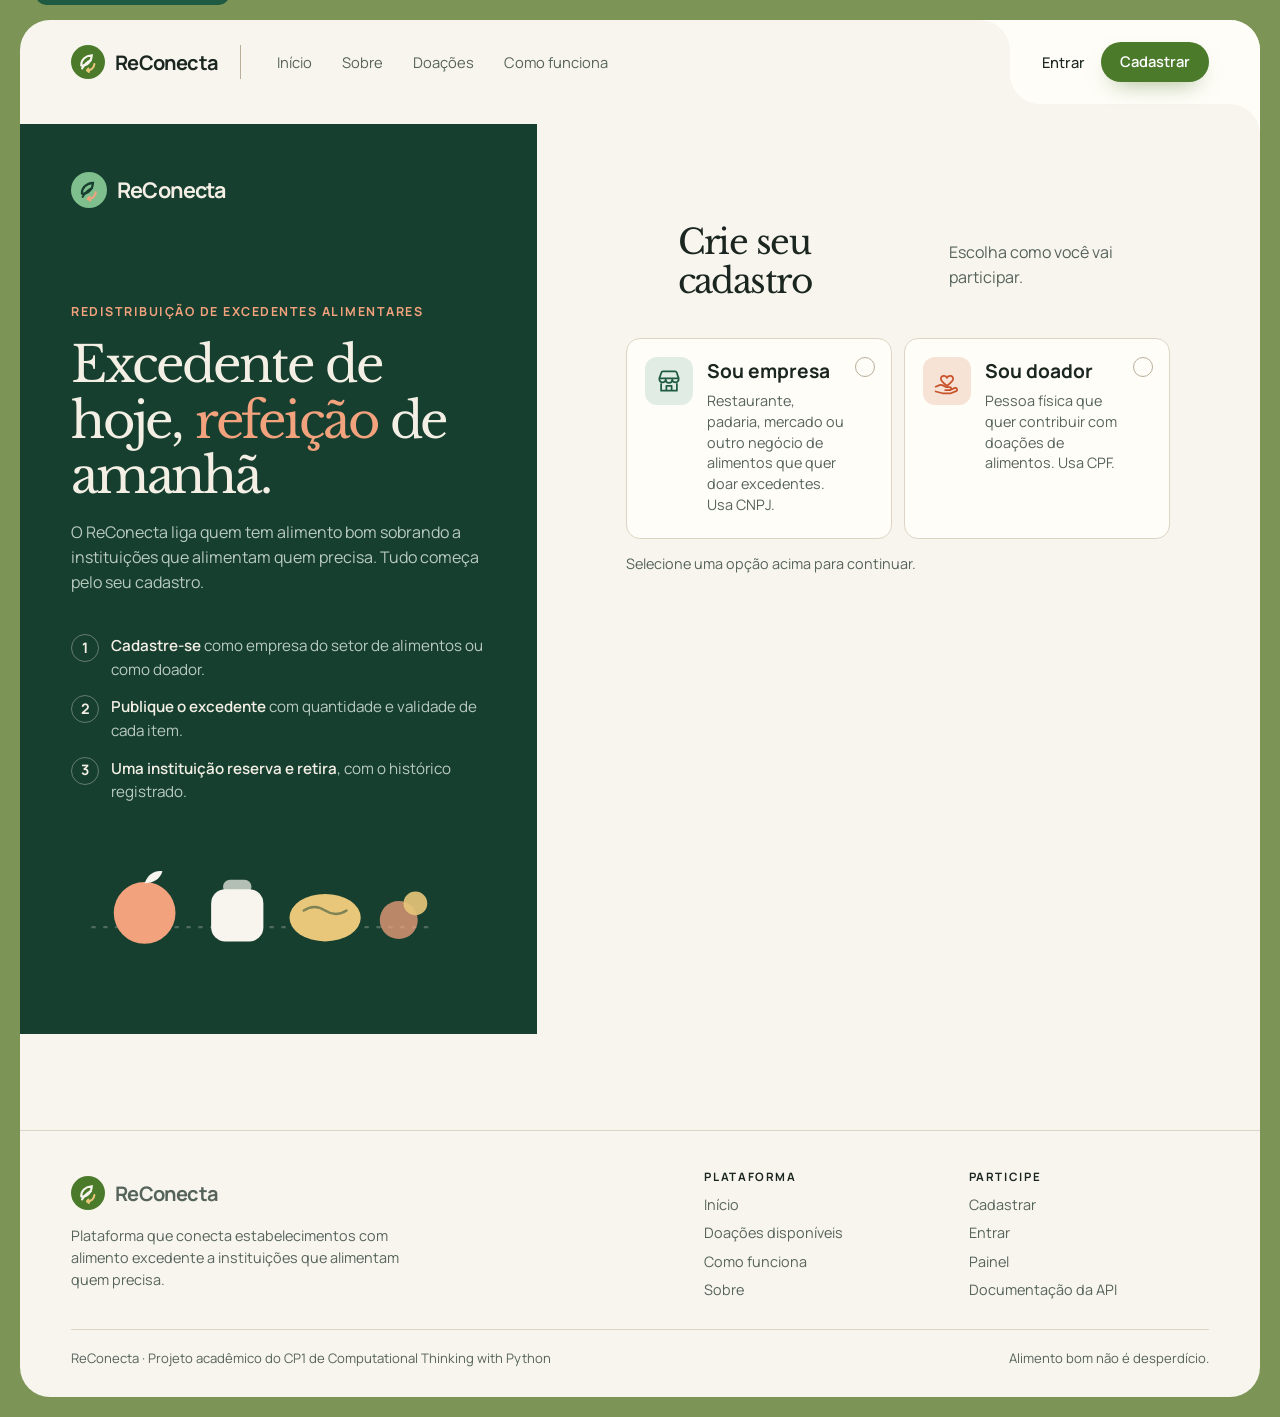
==== commit 0213a6d0: "style(typography): align site fonts with visual reference" ====
--- a/static/cadastro.html
+++ b/static/cadastro.html
@@ -9,7 +9,6 @@
   <link rel="icon" type="image/svg+xml" href="/static/img/marca.svg">
   <link rel="preconnect" href="https://fonts.googleapis.com">
   <link rel="preconnect" href="https://fonts.gstatic.com" crossorigin>
-  <link href="https://fonts.googleapis.com/css2?family=Fraunces:opsz,wght@9..144,500;9..144,600;9..144,700&family=Public+Sans:wght@400;500;600;700&display=swap" rel="stylesheet">
   <link rel="stylesheet" href="/static/css/base.css">
   <link rel="stylesheet" href="/static/css/cadastro.css">
   <script src="/static/js/layout.js" defer></script>
@@ -22,6 +21,17 @@
   <div class="pagina">
     <aside class="vitrine" aria-labelledby="vitrine-titulo">
      <div class="vitrine__fixo">
+      <div class="marca">
+        <svg class="marca__simbolo" viewBox="0 0 40 40" aria-hidden="true" focusable="false">
+          <circle cx="20" cy="20" r="20" fill="currentColor"/>
+          <path d="M12 24c0-6.6 5-11.5 12.5-12-.4 7.4-5.3 12.3-11.9 12.3" fill="none" stroke="var(--vitrine-bg)" stroke-width="2.4" stroke-linecap="round"/>
+          <path d="M13 27.5c2.6-4.4 6-7.6 10.4-9.6" fill="none" stroke="var(--vitrine-bg)" stroke-width="2.4" stroke-linecap="round"/>
+          <path d="M27.5 22.5a8 8 0 0 1-8.5 7.4" fill="none" stroke="var(--acento-claro)" stroke-width="2.4" stroke-linecap="round"/>
+          <path d="M20.6 27.6l-1.8 2.3 2.4 1.7" fill="none" stroke="var(--acento-claro)" stroke-width="2.4" stroke-linecap="round" stroke-linejoin="round"/>
+        </svg>
+        <span class="marca__nome">ReConecta</span>
+      </div>
+
       <div class="vitrine__texto">
         <p class="sobretitulo">Redistribuição de excedentes alimentares</p>
         <h1 id="vitrine-titulo">Excedente de hoje, <em>refeição</em> de amanhã.</h1>
@@ -31,18 +41,18 @@
       <ol class="trilha" aria-label="Como funciona">
         <li><span class="trilha__n" aria-hidden="true">1</span><span><strong>Cadastre-se</strong> como empresa do setor de alimentos ou como doador.</span></li>
         <li><span class="trilha__n" aria-hidden="true">2</span><span><strong>Publique o excedente</strong> com quantidade e validade de cada item.</span></li>
-        <li><span class="trilha__n" aria-hidden="true">3</span><span><strong>Instituições vão reservar e retirar</strong>, com o histórico registrado: essa é a próxima etapa da plataforma.</span></li>
+        <li><span class="trilha__n" aria-hidden="true">3</span><span><strong>Uma instituição reserva e retira</strong>, com o histórico registrado.</span></li>
       </ol>
 
       <svg class="vitrine__arte" viewBox="0 0 320 120" aria-hidden="true" focusable="false">
         <path d="M18 70h284" stroke="currentColor" stroke-opacity=".25" stroke-width="2" stroke-dasharray="2 8" stroke-linecap="round"/>
-        <circle cx="62" cy="58" r="26" fill="var(--ilustra-fruta)"/>
-        <path d="M62 33c3-8 9-11 15-10-2 7-8 10-15 10z" fill="var(--folha-viva)"/>
-        <rect x="118" y="38" width="44" height="44" rx="12" fill="var(--folha-viva)"/>
-        <rect x="128" y="30" width="24" height="12" rx="6" fill="var(--folha-viva)" opacity=".7"/>
+        <circle cx="62" cy="58" r="26" fill="var(--acento-claro)"/>
+        <path d="M62 33c3-8 9-11 15-10-2 7-8 10-15 10z" fill="var(--folha)"/>
+        <rect x="118" y="38" width="44" height="44" rx="12" fill="var(--folha)"/>
+        <rect x="128" y="30" width="24" height="12" rx="6" fill="var(--folha)" opacity=".7"/>
         <ellipse cx="214" cy="62" rx="30" ry="20" fill="var(--trigo)"/>
         <path d="M196 56c6-4 12-4 18 0s12 4 18 0" fill="none" stroke="var(--vitrine-bg)" stroke-opacity=".5" stroke-width="2" stroke-linecap="round"/>
-        <circle cx="276" cy="64" r="16" fill="var(--ilustra-fruta)" opacity=".75"/>
+        <circle cx="276" cy="64" r="16" fill="var(--acento-claro)" opacity=".75"/>
         <circle cx="290" cy="50" r="10" fill="var(--trigo)" opacity=".9"/>
       </svg>
      </div>
--- a/static/css/base.css
+++ b/static/css/base.css
@@ -5,57 +5,57 @@
 
    O corpo da página é a "folha" clara sobre a moldura verde-oliva. */
 
-@import url("https://fonts.googleapis.com/css2?family=Fraunces:ital,opsz,wght@0,9..144,300..700;1,9..144,300..600&family=Public+Sans:wght@400;500;600;700&display=swap");
+@import url("https://fonts.googleapis.com/css2?family=Libre+Baskerville:wght@400&family=Manrope:wght@400;500;600;700&display=swap");
 
 /* ---------- tokens ---------- */
 
 :root {
   color-scheme: light;
 
-  /* moldura e folha: página branca de tom frio sobre moldura verde-clara */
-  --moldura: #9CC173;
-  --folha: #F3F3F9;
+  /* moldura e folha */
+  --moldura: #7C9455;
+  --folha: #F7F5EE;
   --superficie: #FFFFFF;
-  --superficie-2: #ECEDF5;
-
-  /* texto e linhas: quase preto e cinzas frios */
-  --tinta: #1B1D22;
-  --tinta-suave: #5E6270;
-  --linha: #E2E3EC;
-  --linha-forte: #C4C7D4;
+  --superficie-2: #EFECE2;
+
+  /* texto e linhas */
+  --tinta: #1E241B;
+  --tinta-suave: #5A6153;
+  --linha: #E1DDD0;
+  --linha-forte: #B8B2A1;
 
   /* marca */
-  --verde: #4A8326;          /* CTA pílula verde-folha; branco sobre ele 4,6:1 */
-  --verde-forte: #3F7220;
+  --verde: #4B7A2B;          /* CTA pílula; branco sobre ele ≥ 5:1 */
+  --verde-forte: #3C6522;
   --verde-tinta: #FFFFFF;
-  --verde-suave: #E6F1DA;
-  --verde-texto: #3F7420;
-
-  --acento: #E2A93B;         /* âmbar discreto (como as estrelas da referência) */
-  --acento-texto: #8A5B0B;
-  --acento-suave: #FBF0D9;
-  --trigo: #E9C46F;
+  --verde-suave: #E6EED9;
+  --verde-texto: #3F6B22;
+
+  --acento: #C8532A;         /* terracota: destaques pontuais */
+  --acento-texto: #9A3D1B;
+  --acento-suave: #F7E2D6;
+  --trigo: #E3B95B;
 
   /* estados */
-  --ok: #3F7420;
-  --ok-suave: #E6F1DA;
+  --ok: #2F6E2A;
+  --ok-suave: #DFEFD9;
   --erro: #A8261D;
-  --erro-suave: #FCEBE9;
-  --erro-linha: #EDBDB7;
+  --erro-suave: #FBE6E3;
+  --erro-linha: #E7B4AD;
   --alerta: #7A4E00;
-  --alerta-suave: #FBF0D9;
-
-  --foco: #4A8326;
-  --sombra-1: 0 1px 2px rgba(27, 29, 34, .05);
-  --sombra-2: 0 1px 3px rgba(27, 29, 34, .05), 0 16px 36px -18px rgba(27, 29, 34, .22);
+  --alerta-suave: #FBEFD3;
+
+  --foco: #C8532A;
+  --sombra-1: 0 1px 2px rgba(30, 36, 27, .06);
+  --sombra-2: 0 2px 4px rgba(30, 36, 27, .04), 0 18px 40px -18px rgba(30, 36, 27, .28);
 
   --raio: 18px;
   --raio-p: 12px;
   --raio-folha: 30px;
   --pilula: 999px;
 
-  --fonte-titulo: "Fraunces", Georgia, "Times New Roman", serif;
-  --fonte-texto: "Public Sans", system-ui, -apple-system, "Segoe UI", Roboto, sans-serif;
+  --fonte-titulo: "Libre Baskerville", Georgia, serif;
+  --fonte-texto: "Manrope", "Segoe UI", "Helvetica Neue", sans-serif;
   --fonte-mono: ui-monospace, "Cascadia Mono", "SFMono-Regular", Consolas, monospace;
 
   --largura: 1180px;
@@ -69,36 +69,36 @@
   :root {
     color-scheme: dark;
 
-    --moldura: #0E100F;
-    --folha: #16171C;
-    --superficie: #1F2026;
-    --superficie-2: #26272E;
-
-    --tinta: #ECEDF2;
-    --tinta-suave: #A3A6B3;
-    --linha: #2E3038;
-    --linha-forte: #4A4D58;
-
-    --verde: #A6D67C;
-    --verde-forte: #B8E092;
+    --moldura: #0D120B;
+    --folha: #151A13;
+    --superficie: #1D2419;
+    --superficie-2: #232B1F;
+
+    --tinta: #ECEFE6;
+    --tinta-suave: #A9B19F;
+    --linha: #2E3828;
+    --linha-forte: #4B5743;
+
+    --verde: #A3CF7E;
+    --verde-forte: #B9DD99;
     --verde-tinta: #13200B;
-    --verde-suave: #26331F;
-    --verde-texto: #B2DE8C;
-
-    --acento: #F2C266;
-    --acento-texto: #F2C266;
-    --acento-suave: #3A2F17;
+    --verde-suave: #263520;
+    --verde-texto: #A9D486;
+
+    --acento: #F08A5D;
+    --acento-texto: #F4A27E;
+    --acento-suave: #3A2219;
     --trigo: #E9C46F;
 
-    --ok: #B2DE8C;
-    --ok-suave: #26331F;
+    --ok: #9BD48E;
+    --ok-suave: #1E3320;
     --erro: #FF9C91;
     --erro-suave: #3A1D1A;
     --erro-linha: #6E3530;
     --alerta: #F2C46B;
     --alerta-suave: #362A12;
 
-    --foco: #B2DE8C;
+    --foco: #F4A27E;
     --sombra-1: 0 1px 2px rgba(0, 0, 0, .35);
     --sombra-2: 0 2px 4px rgba(0, 0, 0, .25), 0 20px 44px -20px rgba(0, 0, 0, .7);
   }
@@ -120,7 +120,7 @@
   color: var(--tinta);
   font-family: var(--fonte-texto);
   font-size: 1rem;
-  line-height: 1.6;
+  line-height: 1.55;
   -webkit-font-smoothing: antialiased;
   overflow-x: clip;
   position: relative;
@@ -131,13 +131,13 @@
   margin: 0;
   font-family: var(--fonte-titulo);
   font-weight: 400;
-  letter-spacing: -0.015em;
+  letter-spacing: -0.045em;
   line-height: 1.08;
-  font-variation-settings: "opsz" 144;
 }
 h1 { font-size: clamp(2.6rem, 8vw, 5.4rem); }
 h2 { font-size: clamp(2rem, 5vw, 3.2rem); }
-h3 { font-size: clamp(1.25rem, 2.4vw, 1.6rem); font-weight: 500; line-height: 1.2; font-variation-settings: "opsz" 36; }
+h3, h4 { font-family: var(--fonte-texto); font-weight: 700; letter-spacing: -0.03em; line-height: 1.2; }
+h3 { font-size: clamp(1.25rem, 2.4vw, 1.6rem); }
 p { margin: 0; }
 img, svg { max-width: 100%; }
 img { height: auto; display: block; }
@@ -168,11 +168,11 @@
   font-size: .75rem; font-weight: 700; letter-spacing: .16em; text-transform: uppercase;
   color: var(--tinta-suave);
 }
-.sobretitulo--acento { color: var(--verde-texto); }
+.sobretitulo--acento { color: var(--acento-texto); }
 
 .lead { font-size: 1.05rem; color: var(--tinta-suave); max-width: 52ch; }
 
-.destaque-serifa { font-family: var(--fonte-titulo); font-style: italic; color: var(--verde-texto); }
+.destaque-serifa { font-family: var(--fonte-titulo); font-style: normal; font-weight: 400; color: var(--verde-texto); }
 
 /* ---------- botões ---------- */
 
@@ -280,7 +280,7 @@
 .metrica { display: grid; align-content: start; gap: 2px; padding-inline: clamp(12px, 2.6vw, 24px); border-left: 1px solid var(--linha-forte); }
 .metrica:first-child { padding-left: 0; border-left: 0; }
 .metrica__rotulo { order: -1; font-size: .7rem; font-weight: 700; letter-spacing: .14em; text-transform: uppercase; color: var(--tinta-suave); }
-.metrica__valor { font-family: var(--fonte-titulo); font-size: 1.45rem; line-height: 1.2; font-variant-numeric: lining-nums tabular-nums; }
+.metrica__valor { font-family: var(--fonte-texto); font-size: 1.45rem; font-weight: 700; line-height: 1.15; font-variant-numeric: lining-nums tabular-nums; }
 
 /* ---------- cabeçalho (injetado por layout.js) ---------- */
 
@@ -298,7 +298,7 @@
   border-right: 1px solid var(--linha-forte);
 }
 .cabecalho__marca svg { width: 34px; height: 34px; flex: none; }
-.cabecalho__nome { font-family: var(--fonte-titulo); font-size: 1.25rem; font-weight: 600; letter-spacing: -0.01em; font-variation-settings: "opsz" 36; }
+.cabecalho__nome { font-family: var(--fonte-texto); font-size: 1.25rem; font-weight: 700; letter-spacing: -0.04em; }
 
 .cabecalho__nav { display: none; }
 .cabecalho__nav ul { list-style: none; margin: 0; padding: 0; display: flex; gap: 6px; }
--- a/static/css/cadastro.css
+++ b/static/css/cadastro.css
@@ -1,31 +1,50 @@
 /* ReConecta — página de cadastro
-   Cores: tokens de base.css (página branca fria, verdes claros). */
+   Paleta: verde-folha (marca), terracota (acento), creme (fundo). */
 
 :root {
   color-scheme: light;
 
-  /* cores: apelidos dos tokens de base.css (claro e escuro vêm de lá) */
-  --fundo: var(--folha);
-  --marca: var(--verde);
-  --marca-forte: var(--verde-forte);
-  --marca-tinta: var(--verde-tinta);
-  --marca-suave: var(--verde-suave);
-  --marca-texto: var(--verde-texto);
-
-  /* painel lateral: verde-claro com texto escuro */
-  --vitrine-bg: var(--verde-suave);
-  --vitrine-tinta: var(--tinta);
-  --vitrine-suave: var(--tinta-suave);
-  --acento-claro: var(--verde-texto);
-  --folha-viva: var(--verde);
-  --ilustra-fruta: #F2A27C;
-
-  --sombra: var(--sombra-2);
+  --fundo: #F6F1E7;
+  --superficie: #FFFDF8;
+  --superficie-2: #F1EBDF;
+  --tinta: #1B2620;
+  --tinta-suave: #56635B;
+  --linha: #DDD4C3;
+  --linha-forte: #B9AE9A;
+
+  --marca: #1F5B43;
+  --marca-forte: #17473A;
+  --marca-tinta: #FFFFFF;
+  --marca-suave: #E1EDE4;
+  --marca-texto: #1F5B43;
+
+  --acento: #C8532A;
+  --acento-texto: #9A3D1B;
+  --acento-suave: #F7E2D6;
+
+  --ok: #1D6E46;
+  --ok-suave: #DCEFE3;
+  --erro: #A8261D;
+  --erro-suave: #FBE6E3;
+  --erro-linha: #E7B4AD;
+  --alerta: #7A4E00;
+  --alerta-suave: #FBEFD3;
+
+  /* painel lateral */
+  --vitrine-bg: #173F30;
+  --vitrine-tinta: #F3EFE4;
+  --vitrine-suave: #B9CBBF;
+  --acento-claro: #F2A27C;
+  --folha-viva: #7FBF8E;
+  --trigo: #E8C77A;
+
+  --foco: #C8532A;
+  --sombra: 0 1px 2px rgba(27, 38, 32, .06), 0 8px 24px -12px rgba(27, 38, 32, .18);
   --raio: 14px;
   --raio-p: 10px;
 
-  --fonte-titulo: "Fraunces", Georgia, "Times New Roman", serif;
-  --fonte-texto: "Public Sans", system-ui, -apple-system, "Segoe UI", Roboto, sans-serif;
+  --fonte-titulo: "Libre Baskerville", Georgia, serif;
+  --fonte-texto: "Manrope", "Segoe UI", "Helvetica Neue", sans-serif;
   --fonte-mono: ui-monospace, "Cascadia Mono", "SFMono-Regular", Consolas, monospace;
 }
 
@@ -33,7 +52,38 @@
   :root {
     color-scheme: dark;
 
-    /* cores do modo escuro: herdadas de base.css pelos apelidos acima */
+    --fundo: #101613;
+    --superficie: #18201B;
+    --superficie-2: #1F2923;
+    --tinta: #ECEFE8;
+    --tinta-suave: #A5B2A9;
+    --linha: #2E3A33;
+    --linha-forte: #4A5950;
+
+    --marca: #7DD3A6;
+    --marca-forte: #9BE0BB;
+    --marca-tinta: #0E2219;
+    --marca-suave: #1D3429;
+    --marca-texto: #8FDCB3;
+
+    --acento: #F08A5D;
+    --acento-texto: #F4A27E;
+    --acento-suave: #3A2219;
+
+    --ok: #8FDCB3;
+    --ok-suave: #1B3327;
+    --erro: #FF9C91;
+    --erro-suave: #3A1D1A;
+    --erro-linha: #6E3530;
+    --alerta: #F2C46B;
+    --alerta-suave: #362A12;
+
+    --vitrine-bg: #0C1D16;
+    --vitrine-tinta: #ECEFE8;
+    --vitrine-suave: #9DB3A5;
+
+    --foco: #F4A27E;
+    --sombra: 0 1px 2px rgba(0, 0, 0, .3), 0 10px 30px -14px rgba(0, 0, 0, .6);
   }
 }
 
@@ -47,7 +97,8 @@
 /* body (margem da moldura, folha e tipografia) vem de base.css;
    os tokens abaixo mantêm a identidade da página de cadastro. */
 
-h1, h2, h3 { margin: 0; font-family: var(--fonte-titulo); font-weight: 600; letter-spacing: -0.01em; line-height: 1.15; }
+h1, h2, h3 { margin: 0; font-family: var(--fonte-titulo); font-weight: 400; letter-spacing: -0.045em; line-height: 1.12; }
+h3 { font-family: var(--fonte-texto); font-weight: 700; letter-spacing: -0.03em; }
 p { margin: 0; }
 a { color: var(--marca-texto); text-underline-offset: 3px; }
 button, input { font: inherit; color: inherit; }
@@ -60,7 +111,7 @@
 }
 
 .pular {
-  position: absolute; left: 16px; top: -120px; z-index: 10;
+  position: absolute; left: 16px; top: -60px; z-index: 10;
   background: var(--marca); color: var(--marca-tinta);
   padding: 10px 16px; border-radius: var(--raio-p); text-decoration: none; font-weight: 600;
 }
@@ -97,11 +148,11 @@
 
 .marca { display: flex; align-items: center; gap: 10px; color: var(--folha-viva); }
 .marca__simbolo { width: 36px; height: 36px; flex: none; }
-.marca__nome { font-family: var(--fonte-titulo); font-size: 1.35rem; font-weight: 700; color: var(--vitrine-tinta); letter-spacing: -0.01em; }
+.marca__nome { font-family: var(--fonte-texto); font-size: 1.35rem; font-weight: 700; color: var(--vitrine-tinta); letter-spacing: -0.04em; }
 
 .vitrine__texto { display: grid; gap: 10px; }
-.vitrine h1 { font-size: clamp(1.75rem, 6vw, 3.1rem); font-weight: 600; }
-.vitrine h1 em { font-style: italic; color: var(--acento-claro); font-weight: 500; }
+.vitrine h1 { font-size: clamp(1.75rem, 6vw, 3.1rem); font-weight: 400; }
+.vitrine h1 em { font-style: normal; color: var(--acento-claro); font-weight: 400; }
 .vitrine__lead { color: var(--vitrine-suave); max-width: 44ch; }
 
 .trilha { list-style: none; margin: 0; padding: 0; display: none; gap: 14px; }
@@ -110,8 +161,8 @@
 .trilha__n {
   flex: none; width: 28px; height: 28px; border-radius: 50%;
   display: grid; place-items: center;
-  border: 1.5px solid var(--linha-forte);
-  font-family: var(--fonte-titulo); font-weight: 600; font-size: .9rem; color: var(--vitrine-tinta);
+  border: 1.5px solid rgba(243, 239, 228, .35);
+  font-family: var(--fonte-texto); font-weight: 700; font-size: .9rem; color: var(--vitrine-tinta);
 }
 
 .vitrine__arte { display: none; width: 100%; max-width: 380px; color: var(--vitrine-tinta); margin-top: auto; }
@@ -187,7 +238,7 @@
 .perfil__icone svg { width: 28px; height: 28px; }
 
 .perfil__texto { display: grid; gap: 4px; }
-.perfil__titulo { font-family: var(--fonte-titulo); font-size: 1.2rem; font-weight: 600; }
+.perfil__titulo { font-family: var(--fonte-texto); font-size: 1.2rem; font-weight: 700; }
 .perfil__desc { font-size: .9rem; color: var(--tinta-suave); line-height: 1.45; }
 
 .perfil__marcador {
@@ -330,7 +381,7 @@
 .empresa__topo { padding: 18px 18px 14px; display: grid; gap: 6px; }
 .empresa__linha-selo { display: flex; flex-wrap: wrap; gap: 8px; align-items: center; justify-content: space-between; }
 .empresa__cnpj { font-family: var(--fonte-mono); font-size: .9rem; color: var(--tinta-suave); }
-.empresa__nome { font-family: var(--fonte-titulo); font-size: 1.25rem; font-weight: 600; line-height: 1.25; overflow-wrap: anywhere; }
+.empresa__nome { font-family: var(--fonte-texto); font-size: 1.25rem; font-weight: 700; line-height: 1.2; overflow-wrap: anywhere; }
 .empresa__fantasia { font-size: .92rem; color: var(--tinta-suave); overflow-wrap: anywhere; }
 .empresa__local { font-size: .9rem; color: var(--tinta-suave); display: flex; gap: 6px; align-items: center; }
 .empresa__local svg { width: 14px; height: 14px; flex: none; }
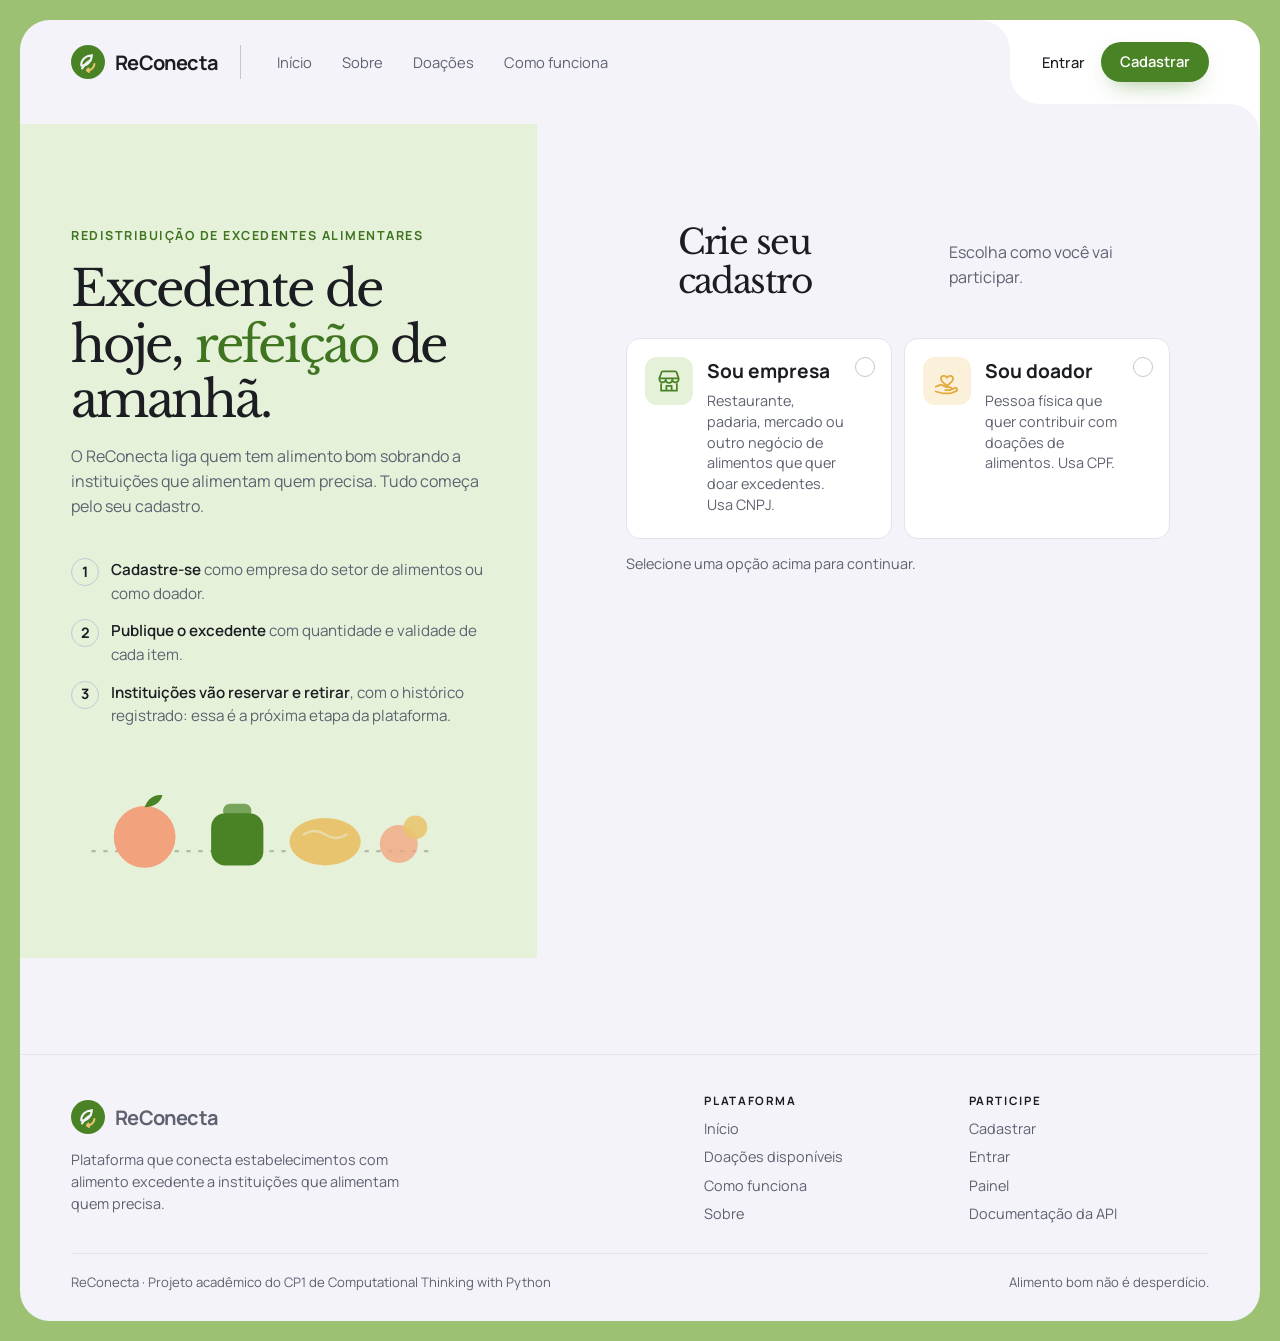
==== commit 5ba007f0: "Integra Frente I: tipografia Libre Baskerville + Manrope" ====
--- a/static/cadastro.html
+++ b/static/cadastro.html
@@ -21,17 +21,6 @@
   <div class="pagina">
     <aside class="vitrine" aria-labelledby="vitrine-titulo">
      <div class="vitrine__fixo">
-      <div class="marca">
-        <svg class="marca__simbolo" viewBox="0 0 40 40" aria-hidden="true" focusable="false">
-          <circle cx="20" cy="20" r="20" fill="currentColor"/>
-          <path d="M12 24c0-6.6 5-11.5 12.5-12-.4 7.4-5.3 12.3-11.9 12.3" fill="none" stroke="var(--vitrine-bg)" stroke-width="2.4" stroke-linecap="round"/>
-          <path d="M13 27.5c2.6-4.4 6-7.6 10.4-9.6" fill="none" stroke="var(--vitrine-bg)" stroke-width="2.4" stroke-linecap="round"/>
-          <path d="M27.5 22.5a8 8 0 0 1-8.5 7.4" fill="none" stroke="var(--acento-claro)" stroke-width="2.4" stroke-linecap="round"/>
-          <path d="M20.6 27.6l-1.8 2.3 2.4 1.7" fill="none" stroke="var(--acento-claro)" stroke-width="2.4" stroke-linecap="round" stroke-linejoin="round"/>
-        </svg>
-        <span class="marca__nome">ReConecta</span>
-      </div>
-
       <div class="vitrine__texto">
         <p class="sobretitulo">Redistribuição de excedentes alimentares</p>
         <h1 id="vitrine-titulo">Excedente de hoje, <em>refeição</em> de amanhã.</h1>
@@ -41,18 +30,18 @@
       <ol class="trilha" aria-label="Como funciona">
         <li><span class="trilha__n" aria-hidden="true">1</span><span><strong>Cadastre-se</strong> como empresa do setor de alimentos ou como doador.</span></li>
         <li><span class="trilha__n" aria-hidden="true">2</span><span><strong>Publique o excedente</strong> com quantidade e validade de cada item.</span></li>
-        <li><span class="trilha__n" aria-hidden="true">3</span><span><strong>Uma instituição reserva e retira</strong>, com o histórico registrado.</span></li>
+        <li><span class="trilha__n" aria-hidden="true">3</span><span><strong>Instituições vão reservar e retirar</strong>, com o histórico registrado: essa é a próxima etapa da plataforma.</span></li>
       </ol>
 
       <svg class="vitrine__arte" viewBox="0 0 320 120" aria-hidden="true" focusable="false">
         <path d="M18 70h284" stroke="currentColor" stroke-opacity=".25" stroke-width="2" stroke-dasharray="2 8" stroke-linecap="round"/>
-        <circle cx="62" cy="58" r="26" fill="var(--acento-claro)"/>
-        <path d="M62 33c3-8 9-11 15-10-2 7-8 10-15 10z" fill="var(--folha)"/>
-        <rect x="118" y="38" width="44" height="44" rx="12" fill="var(--folha)"/>
-        <rect x="128" y="30" width="24" height="12" rx="6" fill="var(--folha)" opacity=".7"/>
+        <circle cx="62" cy="58" r="26" fill="var(--ilustra-fruta)"/>
+        <path d="M62 33c3-8 9-11 15-10-2 7-8 10-15 10z" fill="var(--folha-viva)"/>
+        <rect x="118" y="38" width="44" height="44" rx="12" fill="var(--folha-viva)"/>
+        <rect x="128" y="30" width="24" height="12" rx="6" fill="var(--folha-viva)" opacity=".7"/>
         <ellipse cx="214" cy="62" rx="30" ry="20" fill="var(--trigo)"/>
         <path d="M196 56c6-4 12-4 18 0s12 4 18 0" fill="none" stroke="var(--vitrine-bg)" stroke-opacity=".5" stroke-width="2" stroke-linecap="round"/>
-        <circle cx="276" cy="64" r="16" fill="var(--acento-claro)" opacity=".75"/>
+        <circle cx="276" cy="64" r="16" fill="var(--ilustra-fruta)" opacity=".75"/>
         <circle cx="290" cy="50" r="10" fill="var(--trigo)" opacity=".9"/>
       </svg>
      </div>
--- a/static/css/base.css
+++ b/static/css/base.css
@@ -12,42 +12,42 @@
 :root {
   color-scheme: light;
 
-  /* moldura e folha */
-  --moldura: #7C9455;
-  --folha: #F7F5EE;
+  /* moldura e folha: página branca de tom frio sobre moldura verde-clara */
+  --moldura: #9CC173;
+  --folha: #F3F3F9;
   --superficie: #FFFFFF;
-  --superficie-2: #EFECE2;
-
-  /* texto e linhas */
-  --tinta: #1E241B;
-  --tinta-suave: #5A6153;
-  --linha: #E1DDD0;
-  --linha-forte: #B8B2A1;
+  --superficie-2: #ECEDF5;
+
+  /* texto e linhas: quase preto e cinzas frios */
+  --tinta: #1B1D22;
+  --tinta-suave: #5E6270;
+  --linha: #E2E3EC;
+  --linha-forte: #C4C7D4;
 
   /* marca */
-  --verde: #4B7A2B;          /* CTA pílula; branco sobre ele ≥ 5:1 */
-  --verde-forte: #3C6522;
+  --verde: #4A8326;          /* CTA pílula verde-folha; branco sobre ele 4,6:1 */
+  --verde-forte: #3F7220;
   --verde-tinta: #FFFFFF;
-  --verde-suave: #E6EED9;
-  --verde-texto: #3F6B22;
-
-  --acento: #C8532A;         /* terracota: destaques pontuais */
-  --acento-texto: #9A3D1B;
-  --acento-suave: #F7E2D6;
-  --trigo: #E3B95B;
+  --verde-suave: #E6F1DA;
+  --verde-texto: #3F7420;
+
+  --acento: #E2A93B;         /* âmbar discreto (como as estrelas da referência) */
+  --acento-texto: #8A5B0B;
+  --acento-suave: #FBF0D9;
+  --trigo: #E9C46F;
 
   /* estados */
-  --ok: #2F6E2A;
-  --ok-suave: #DFEFD9;
+  --ok: #3F7420;
+  --ok-suave: #E6F1DA;
   --erro: #A8261D;
-  --erro-suave: #FBE6E3;
-  --erro-linha: #E7B4AD;
+  --erro-suave: #FCEBE9;
+  --erro-linha: #EDBDB7;
   --alerta: #7A4E00;
-  --alerta-suave: #FBEFD3;
-
-  --foco: #C8532A;
-  --sombra-1: 0 1px 2px rgba(30, 36, 27, .06);
-  --sombra-2: 0 2px 4px rgba(30, 36, 27, .04), 0 18px 40px -18px rgba(30, 36, 27, .28);
+  --alerta-suave: #FBF0D9;
+
+  --foco: #4A8326;
+  --sombra-1: 0 1px 2px rgba(27, 29, 34, .05);
+  --sombra-2: 0 1px 3px rgba(27, 29, 34, .05), 0 16px 36px -18px rgba(27, 29, 34, .22);
 
   --raio: 18px;
   --raio-p: 12px;
@@ -69,36 +69,36 @@
   :root {
     color-scheme: dark;
 
-    --moldura: #0D120B;
-    --folha: #151A13;
-    --superficie: #1D2419;
-    --superficie-2: #232B1F;
-
-    --tinta: #ECEFE6;
-    --tinta-suave: #A9B19F;
-    --linha: #2E3828;
-    --linha-forte: #4B5743;
-
-    --verde: #A3CF7E;
-    --verde-forte: #B9DD99;
+    --moldura: #0E100F;
+    --folha: #16171C;
+    --superficie: #1F2026;
+    --superficie-2: #26272E;
+
+    --tinta: #ECEDF2;
+    --tinta-suave: #A3A6B3;
+    --linha: #2E3038;
+    --linha-forte: #4A4D58;
+
+    --verde: #A6D67C;
+    --verde-forte: #B8E092;
     --verde-tinta: #13200B;
-    --verde-suave: #263520;
-    --verde-texto: #A9D486;
-
-    --acento: #F08A5D;
-    --acento-texto: #F4A27E;
-    --acento-suave: #3A2219;
+    --verde-suave: #26331F;
+    --verde-texto: #B2DE8C;
+
+    --acento: #F2C266;
+    --acento-texto: #F2C266;
+    --acento-suave: #3A2F17;
     --trigo: #E9C46F;
 
-    --ok: #9BD48E;
-    --ok-suave: #1E3320;
+    --ok: #B2DE8C;
+    --ok-suave: #26331F;
     --erro: #FF9C91;
     --erro-suave: #3A1D1A;
     --erro-linha: #6E3530;
     --alerta: #F2C46B;
     --alerta-suave: #362A12;
 
-    --foco: #F4A27E;
+    --foco: #B2DE8C;
     --sombra-1: 0 1px 2px rgba(0, 0, 0, .35);
     --sombra-2: 0 2px 4px rgba(0, 0, 0, .25), 0 20px 44px -20px rgba(0, 0, 0, .7);
   }
@@ -168,7 +168,7 @@
   font-size: .75rem; font-weight: 700; letter-spacing: .16em; text-transform: uppercase;
   color: var(--tinta-suave);
 }
-.sobretitulo--acento { color: var(--acento-texto); }
+.sobretitulo--acento { color: var(--verde-texto); }
 
 .lead { font-size: 1.05rem; color: var(--tinta-suave); max-width: 52ch; }
 
--- a/static/css/cadastro.css
+++ b/static/css/cadastro.css
@@ -1,45 +1,26 @@
 /* ReConecta — página de cadastro
-   Paleta: verde-folha (marca), terracota (acento), creme (fundo). */
+   Cores: tokens de base.css (página branca fria, verdes claros). */
 
 :root {
   color-scheme: light;
 
-  --fundo: #F6F1E7;
-  --superficie: #FFFDF8;
-  --superficie-2: #F1EBDF;
-  --tinta: #1B2620;
-  --tinta-suave: #56635B;
-  --linha: #DDD4C3;
-  --linha-forte: #B9AE9A;
-
-  --marca: #1F5B43;
-  --marca-forte: #17473A;
-  --marca-tinta: #FFFFFF;
-  --marca-suave: #E1EDE4;
-  --marca-texto: #1F5B43;
-
-  --acento: #C8532A;
-  --acento-texto: #9A3D1B;
-  --acento-suave: #F7E2D6;
-
-  --ok: #1D6E46;
-  --ok-suave: #DCEFE3;
-  --erro: #A8261D;
-  --erro-suave: #FBE6E3;
-  --erro-linha: #E7B4AD;
-  --alerta: #7A4E00;
-  --alerta-suave: #FBEFD3;
-
-  /* painel lateral */
-  --vitrine-bg: #173F30;
-  --vitrine-tinta: #F3EFE4;
-  --vitrine-suave: #B9CBBF;
-  --acento-claro: #F2A27C;
-  --folha-viva: #7FBF8E;
-  --trigo: #E8C77A;
-
-  --foco: #C8532A;
-  --sombra: 0 1px 2px rgba(27, 38, 32, .06), 0 8px 24px -12px rgba(27, 38, 32, .18);
+  /* cores: apelidos dos tokens de base.css (claro e escuro vêm de lá) */
+  --fundo: var(--folha);
+  --marca: var(--verde);
+  --marca-forte: var(--verde-forte);
+  --marca-tinta: var(--verde-tinta);
+  --marca-suave: var(--verde-suave);
+  --marca-texto: var(--verde-texto);
+
+  /* painel lateral: verde-claro com texto escuro */
+  --vitrine-bg: var(--verde-suave);
+  --vitrine-tinta: var(--tinta);
+  --vitrine-suave: var(--tinta-suave);
+  --acento-claro: var(--verde-texto);
+  --folha-viva: var(--verde);
+  --ilustra-fruta: #F2A27C;
+
+  --sombra: var(--sombra-2);
   --raio: 14px;
   --raio-p: 10px;
 
@@ -52,38 +33,7 @@
   :root {
     color-scheme: dark;
 
-    --fundo: #101613;
-    --superficie: #18201B;
-    --superficie-2: #1F2923;
-    --tinta: #ECEFE8;
-    --tinta-suave: #A5B2A9;
-    --linha: #2E3A33;
-    --linha-forte: #4A5950;
-
-    --marca: #7DD3A6;
-    --marca-forte: #9BE0BB;
-    --marca-tinta: #0E2219;
-    --marca-suave: #1D3429;
-    --marca-texto: #8FDCB3;
-
-    --acento: #F08A5D;
-    --acento-texto: #F4A27E;
-    --acento-suave: #3A2219;
-
-    --ok: #8FDCB3;
-    --ok-suave: #1B3327;
-    --erro: #FF9C91;
-    --erro-suave: #3A1D1A;
-    --erro-linha: #6E3530;
-    --alerta: #F2C46B;
-    --alerta-suave: #362A12;
-
-    --vitrine-bg: #0C1D16;
-    --vitrine-tinta: #ECEFE8;
-    --vitrine-suave: #9DB3A5;
-
-    --foco: #F4A27E;
-    --sombra: 0 1px 2px rgba(0, 0, 0, .3), 0 10px 30px -14px rgba(0, 0, 0, .6);
+    /* cores do modo escuro: herdadas de base.css pelos apelidos acima */
   }
 }
 
@@ -111,7 +61,7 @@
 }
 
 .pular {
-  position: absolute; left: 16px; top: -60px; z-index: 10;
+  position: absolute; left: 16px; top: -120px; z-index: 10;
   background: var(--marca); color: var(--marca-tinta);
   padding: 10px 16px; border-radius: var(--raio-p); text-decoration: none; font-weight: 600;
 }
@@ -161,7 +111,7 @@
 .trilha__n {
   flex: none; width: 28px; height: 28px; border-radius: 50%;
   display: grid; place-items: center;
-  border: 1.5px solid rgba(243, 239, 228, .35);
+  border: 1.5px solid var(--linha-forte);
   font-family: var(--fonte-texto); font-weight: 700; font-size: .9rem; color: var(--vitrine-tinta);
 }
 
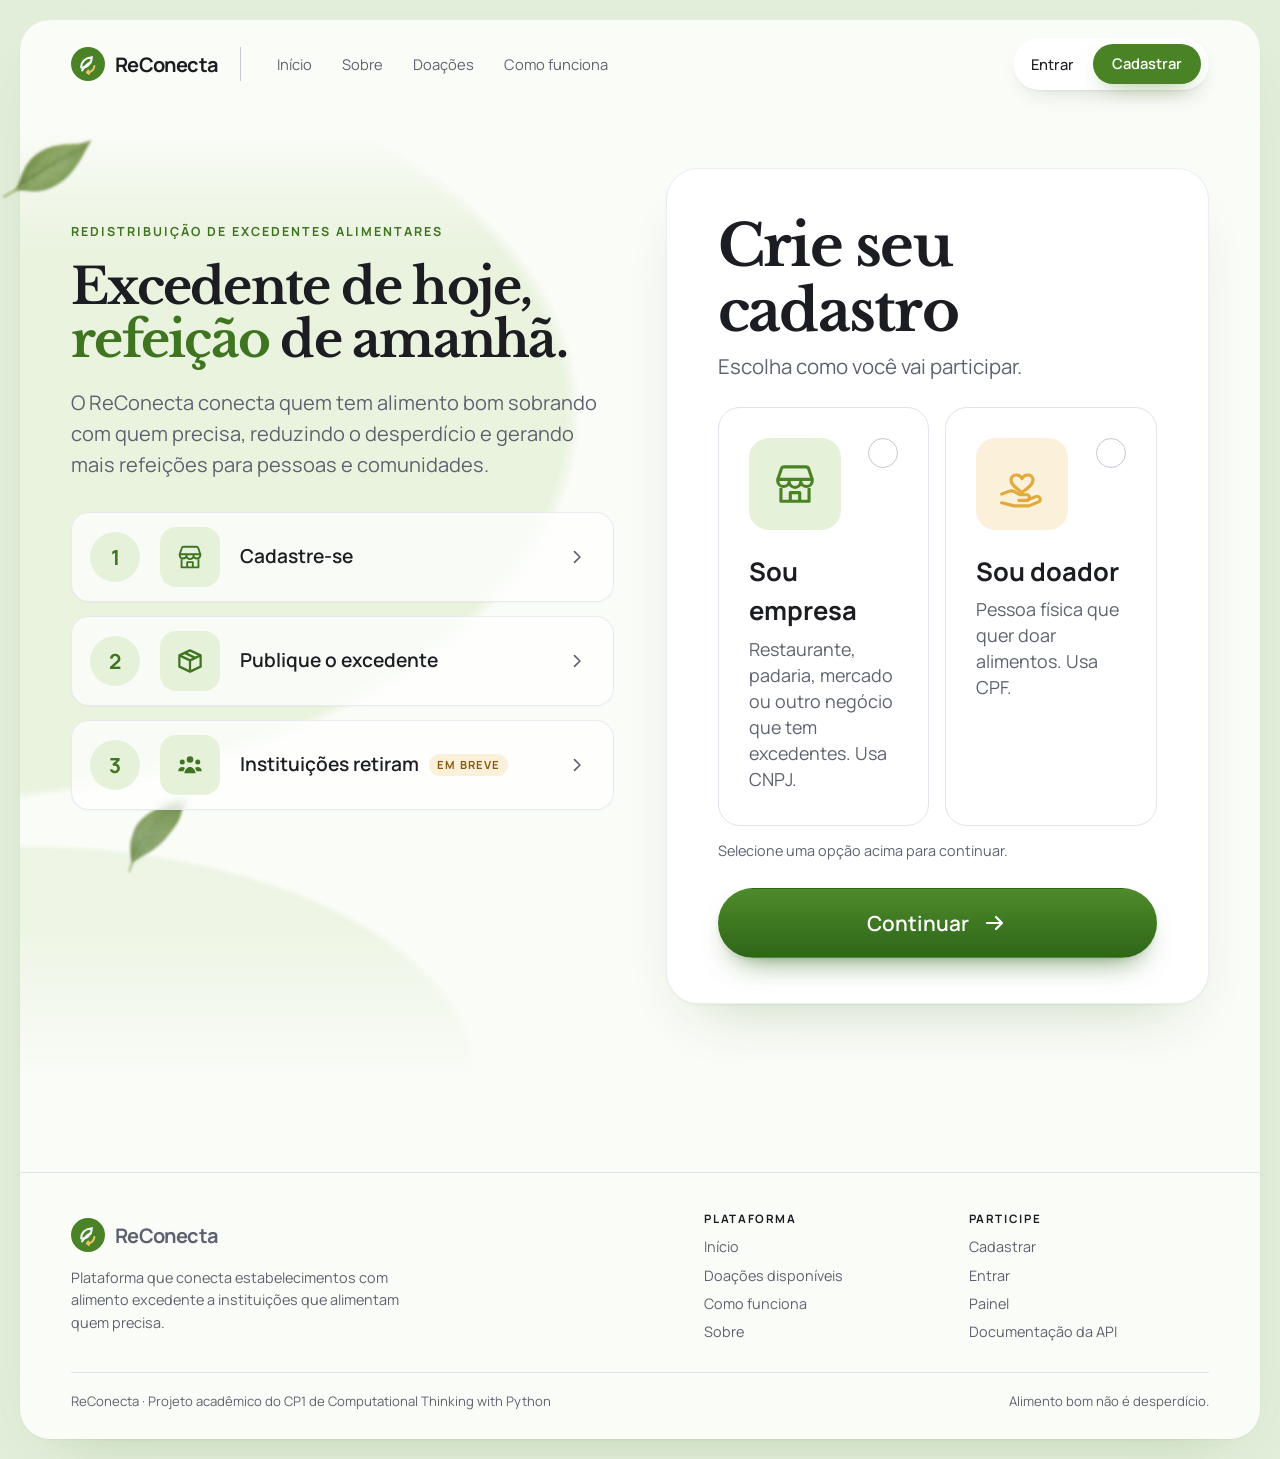
==== commit 91ff4cc3: "Cadastro no visual do alvo da rodada 6, com fluxo em etapas - cadastro.html: coluna esquerda sem o p" ====
--- a/static/cadastro.html
+++ b/static/cadastro.html
@@ -19,32 +19,35 @@
   <header data-layout="cabecalho"></header>
 
   <div class="pagina">
+    <!-- coluna esquerda: apresentação e os três passos -->
     <aside class="vitrine" aria-labelledby="vitrine-titulo">
-     <div class="vitrine__fixo">
+      <div class="vitrine__deco" aria-hidden="true">
+        <img class="vitrine__folha vitrine__folha--topo" src="/static/img/doacoes/folha-3.webp" alt="" width="59" height="126">
+        <img class="vitrine__folha vitrine__folha--base" src="/static/img/doacoes/folha-6.webp" alt="" width="84" height="76">
+      </div>
       <div class="vitrine__texto">
         <p class="sobretitulo">Redistribuição de excedentes alimentares</p>
-        <h1 id="vitrine-titulo">Excedente de hoje, <em>refeição</em> de amanhã.</h1>
-        <p class="vitrine__lead">O ReConecta liga quem tem alimento bom sobrando a instituições que alimentam quem precisa. Tudo começa pelo seu cadastro.</p>
+        <h1 id="vitrine-titulo">Excedente de hoje, <br><em>refeição</em> de amanhã.</h1>
+        <p class="vitrine__lead">O ReConecta conecta quem tem alimento bom sobrando com quem precisa, reduzindo o desperdício e gerando mais refeições para pessoas e comunidades.</p>
       </div>
 
-      <ol class="trilha" aria-label="Como funciona">
-        <li><span class="trilha__n" aria-hidden="true">1</span><span><strong>Cadastre-se</strong> como empresa do setor de alimentos ou como doador.</span></li>
-        <li><span class="trilha__n" aria-hidden="true">2</span><span><strong>Publique o excedente</strong> com quantidade e validade de cada item.</span></li>
-        <li><span class="trilha__n" aria-hidden="true">3</span><span><strong>Instituições vão reservar e retirar</strong>, com o histórico registrado: essa é a próxima etapa da plataforma.</span></li>
+      <ol class="passos" aria-label="Como funciona">
+        <li><a class="passo" href="#cadastro-titulo" id="passo-cadastro">
+          <span class="passo__n" aria-hidden="true">1</span>
+          <span class="passo__icone" aria-hidden="true"><svg viewBox="0 0 32 32" focusable="false"><path d="M5 13l2.2-6.4A2 2 0 0 1 9.1 5h13.8a2 2 0 0 1 1.9 1.4L27 13" fill="none" stroke="currentColor" stroke-width="2" stroke-linejoin="round"/><path d="M5 13h22v1.5a3.7 3.7 0 0 1-7.3 0 3.7 3.7 0 0 1-7.4 0A3.7 3.7 0 0 1 5 14.5z" fill="none" stroke="currentColor" stroke-width="2" stroke-linejoin="round"/><path d="M7 18.5V27h18v-8.5M13 27v-5.5h6V27" fill="none" stroke="currentColor" stroke-width="2" stroke-linejoin="round"/></svg></span>
+          <span class="passo__rotulo">Cadastre-se</span><svg class="passo__seta" viewBox="0 0 24 24" aria-hidden="true" focusable="false"><path d="M9 5.5 15.5 12 9 18.5" fill="none" stroke="currentColor" stroke-width="2" stroke-linecap="round" stroke-linejoin="round"/></svg>
+        </a></li>
+        <li><a class="passo" href="/entrar" id="passo-publicar">
+          <span class="passo__n" aria-hidden="true">2</span>
+          <span class="passo__icone" aria-hidden="true"><svg viewBox="0 0 24 24" focusable="false"><path d="M3.5 7.5 12 3.5l8.5 4v9L12 20.5l-8.5-4z" fill="none" stroke="currentColor" stroke-width="1.8" stroke-linejoin="round"/><path d="M3.5 7.5 12 11.5l8.5-4M12 11.5v9M7.8 5.5l8.4 4" fill="none" stroke="currentColor" stroke-width="1.8" stroke-linejoin="round"/></svg></span>
+          <span class="passo__rotulo">Publique o excedente</span><svg class="passo__seta" viewBox="0 0 24 24" aria-hidden="true" focusable="false"><path d="M9 5.5 15.5 12 9 18.5" fill="none" stroke="currentColor" stroke-width="2" stroke-linecap="round" stroke-linejoin="round"/></svg>
+        </a></li>
+        <li><a class="passo" href="/#como-funciona">
+          <span class="passo__n" aria-hidden="true">3</span>
+          <span class="passo__icone" aria-hidden="true"><svg viewBox="0 0 24 24" focusable="false"><circle cx="12" cy="7.5" r="2.6" fill="currentColor"/><circle cx="5.8" cy="9.5" r="2" fill="currentColor"/><circle cx="18.2" cy="9.5" r="2" fill="currentColor"/><path d="M7.5 18.5c.5-3.2 2.3-5 4.5-5s4 1.8 4.5 5zM2.5 17c.3-2.2 1.5-3.4 3.3-3.4.9 0 1.6.3 2.2.8-.6.8-1 1.7-1.2 2.6zM21.5 17c-.3-2.2-1.5-3.4-3.3-3.4-.9 0-1.6.3-2.2.8.6.8 1 1.7 1.2 2.6z" fill="currentColor"/></svg></span>
+          <span class="passo__rotulo">Instituições retiram <span class="passo__breve">em breve</span></span><svg class="passo__seta" viewBox="0 0 24 24" aria-hidden="true" focusable="false"><path d="M9 5.5 15.5 12 9 18.5" fill="none" stroke="currentColor" stroke-width="2" stroke-linecap="round" stroke-linejoin="round"/></svg>
+        </a></li>
       </ol>
-
-      <svg class="vitrine__arte" viewBox="0 0 320 120" aria-hidden="true" focusable="false">
-        <path d="M18 70h284" stroke="currentColor" stroke-opacity=".25" stroke-width="2" stroke-dasharray="2 8" stroke-linecap="round"/>
-        <circle cx="62" cy="58" r="26" fill="var(--ilustra-fruta)"/>
-        <path d="M62 33c3-8 9-11 15-10-2 7-8 10-15 10z" fill="var(--folha-viva)"/>
-        <rect x="118" y="38" width="44" height="44" rx="12" fill="var(--folha-viva)"/>
-        <rect x="128" y="30" width="24" height="12" rx="6" fill="var(--folha-viva)" opacity=".7"/>
-        <ellipse cx="214" cy="62" rx="30" ry="20" fill="var(--trigo)"/>
-        <path d="M196 56c6-4 12-4 18 0s12 4 18 0" fill="none" stroke="var(--vitrine-bg)" stroke-opacity=".5" stroke-width="2" stroke-linecap="round"/>
-        <circle cx="276" cy="64" r="16" fill="var(--ilustra-fruta)" opacity=".75"/>
-        <circle cx="290" cy="50" r="10" fill="var(--trigo)" opacity=".9"/>
-      </svg>
-     </div>
     </aside>
 
     <main id="conteudo" class="painel" tabindex="-1">
@@ -52,8 +55,9 @@
 
         <!-- Etapa: escolha do perfil + formulários -->
         <section id="etapa-cadastro" aria-labelledby="cadastro-titulo">
+          <div id="etapa-perfil">
           <header class="cabecalho">
-            <h2 id="cadastro-titulo">Crie seu cadastro</h2>
+            <h2 id="cadastro-titulo" tabindex="-1">Crie seu cadastro</h2>
             <p class="cabecalho__sub">Escolha como você vai participar.</p>
           </header>
 
@@ -67,7 +71,7 @@
               </span>
               <span class="perfil__texto">
                 <span class="perfil__titulo">Sou empresa</span>
-                <span class="perfil__desc">Restaurante, padaria, mercado ou outro negócio de alimentos que quer doar excedentes. Usa CNPJ.</span>
+                <span class="perfil__desc">Restaurante, padaria, mercado ou outro negócio que tem excedentes. Usa CNPJ.</span>
               </span>
               <span class="perfil__marcador" aria-hidden="true"></span>
             </label>
@@ -79,17 +83,28 @@
               </span>
               <span class="perfil__texto">
                 <span class="perfil__titulo">Sou doador</span>
-                <span class="perfil__desc">Pessoa física que quer contribuir com doações de alimentos. Usa CPF.</span>
+                <span class="perfil__desc">Pessoa física que quer doar alimentos. Usa CPF.</span>
               </span>
               <span class="perfil__marcador" aria-hidden="true"></span>
             </label>
           </fieldset>
 
-          <p id="dica-perfil" class="dica-perfil">Selecione uma opção acima para continuar.</p>
+          <p id="dica-perfil" class="dica-perfil" aria-live="polite">Selecione uma opção acima para continuar.</p>
+
+          <button type="button" id="btn-continuar" class="botao botao--primario botao--continuar">
+            <span class="botao__rotulo">Continuar</span>
+            <svg class="botao__seta" viewBox="0 0 24 24" aria-hidden="true" focusable="false"><path d="M4 12h15M13 6l6 6-6 6" fill="none" stroke="currentColor" stroke-width="2.2" stroke-linecap="round" stroke-linejoin="round"/></svg>
+          </button>
+          </div>
+
+          <button type="button" id="btn-voltar" class="voltar" hidden>
+            <svg viewBox="0 0 24 24" aria-hidden="true" focusable="false"><path d="M20 12H5M11 6l-6 6 6 6" fill="none" stroke="currentColor" stroke-width="2" stroke-linecap="round" stroke-linejoin="round"/></svg>
+            Voltar e trocar o perfil
+          </button>
 
           <!-- Formulário: empresa -->
           <form id="form-empresa" class="formulario" novalidate hidden aria-labelledby="titulo-empresa">
-            <h3 id="titulo-empresa" class="formulario__titulo">Dados da empresa</h3>
+            <h3 id="titulo-empresa" class="formulario__titulo" tabindex="-1">Dados da empresa</h3>
             <p class="formulario__intro">Conferimos o CNPJ na Receita Federal: ele precisa estar <strong>ativo</strong> e ter atividade ligada a <strong>alimentação</strong>.</p>
 
             <div class="campo">
@@ -158,7 +173,7 @@
 
           <!-- Formulário: doador -->
           <form id="form-doador" class="formulario" novalidate hidden aria-labelledby="titulo-doador">
-            <h3 id="titulo-doador" class="formulario__titulo">Seus dados</h3>
+            <h3 id="titulo-doador" class="formulario__titulo" tabindex="-1">Seus dados</h3>
             <p class="formulario__intro">Usamos seus dados só para organizar as doações. O CPF não aparece para ninguém.</p>
 
             <div class="campo">
--- a/static/css/base.css
+++ b/static/css/base.css
@@ -3,17 +3,18 @@
    e <script src="/static/js/layout.js" defer></script>, com
    <header data-layout="cabecalho"></header> … <footer data-layout="rodape"></footer>.
 
-   O corpo da página é a "folha" clara sobre a moldura verde-oliva. */
-
-@import url("https://fonts.googleapis.com/css2?family=Libre+Baskerville:wght@400&family=Manrope:wght@400;500;600;700&display=swap");
+   O corpo da página é um cartão claro arredondado sobre uma moldura verde bem pálida. */
+
+@import url("https://fonts.googleapis.com/css2?family=Libre+Baskerville:wght@400;700&family=Manrope:wght@400;500;600;700&display=swap");
 
 /* ---------- tokens ---------- */
 
 :root {
   color-scheme: light;
 
-  /* moldura e folha: página branca de tom frio sobre moldura verde-clara */
-  --moldura: #9CC173;
+  /* moldura verde bem pálida; página (cartão) off-white; "folha" e cartões claros */
+  --moldura: #E3EEDA;
+  --pagina: #FAFCF7;
   --folha: #F3F3F9;
   --superficie: #FFFFFF;
   --superficie-2: #ECEDF5;
@@ -63,13 +64,13 @@
   --moldura-espaco: 8px;
 }
 
-@media (min-width: 720px) { :root { --moldura-espaco: 20px; } }
 
 @media (prefers-color-scheme: dark) {
   :root {
     color-scheme: dark;
 
     --moldura: #0E100F;
+    --pagina: #16171C;
     --folha: #16171C;
     --superficie: #1F2026;
     --superficie-2: #26272E;
@@ -109,20 +110,21 @@
 *, *::before, *::after { box-sizing: border-box; }
 [hidden] { display: none !important; }
 
-html { -webkit-text-size-adjust: 100%; background: var(--moldura); }
+html { -webkit-text-size-adjust: 100%; background: var(--moldura); overflow-x: clip; }
+@media (min-width: 720px) { :root { --moldura-espaco: 20px; } }
 
 body {
   margin: var(--moldura-espaco);
   min-height: calc(100vh - 2 * var(--moldura-espaco));
   display: flex; flex-direction: column;
-  background: var(--folha);
+  background: var(--pagina);
   border-radius: var(--raio-folha);
+  box-shadow: 0 1px 2px rgba(27, 29, 34, .04), 0 24px 60px -40px rgba(46, 102, 24, .35);
   color: var(--tinta);
   font-family: var(--fonte-texto);
   font-size: 1rem;
   line-height: 1.55;
   -webkit-font-smoothing: antialiased;
-  overflow-x: clip;
   position: relative;
 }
 body > main { flex: 1; }
@@ -287,8 +289,8 @@
 .cabecalho {
   position: relative; z-index: 20;
   display: flex; align-items: center; gap: 20px;
-  padding: 18px 0 18px var(--respiro);
-  min-height: 84px;
+  padding: 18px var(--respiro);
+  min-height: 88px;
 }
 
 .cabecalho__marca {
@@ -313,30 +315,28 @@
   content: ""; display: block; height: 2px; margin-top: 2px; border-radius: 2px; background: var(--verde);
 }
 
-/* aba recortada no canto superior direito */
+/* à direita: pílula branca com sombra suave e divisores finos */
 .cabecalho__aba {
-  margin-left: auto; align-self: stretch;
-  display: flex; align-items: center; gap: 6px;
-  margin-block: -18px; padding: 0 var(--respiro) 0 22px;
+  margin-left: auto;
+  display: flex; align-items: center; gap: 0;
+  padding: 6px 8px;
   background: var(--superficie);
-  border-radius: 0 var(--raio-folha) 0 var(--raio-folha);
-  position: relative;
+  border-radius: var(--pilula);
+  box-shadow: 0 1px 2px rgba(27, 29, 34, .05), 0 10px 26px -14px rgba(27, 29, 34, .22);
   transition: opacity .2s ease;
 }
-/* curvas invertidas que fazem a aba "sair" da folha */
-.cabecalho__aba::before, .cabecalho__aba::after {
-  content: ""; position: absolute; width: var(--raio-folha); height: var(--raio-folha);
-  background: radial-gradient(circle at 0 100%, transparent calc(var(--raio-folha) - .5px), var(--superficie) var(--raio-folha));
-  pointer-events: none;
-}
-.cabecalho__aba::before { top: 0; left: calc(-1 * var(--raio-folha)); }
-.cabecalho__aba::after { bottom: calc(-1 * var(--raio-folha)); right: 0; }
+.cabecalho__aba > * + * { position: relative; margin-left: 9px; }
+.cabecalho__aba > * + *::before {
+  content: ""; position: absolute; left: -5px; top: 50%; width: 1px; height: 18px; transform: translateY(-50%);
+  background: var(--linha-forte);
+}
+.cabecalho__aba > .btn::before { display: none; }
 .cabecalho__aba[aria-busy="true"] > * { visibility: hidden; }
 
 .cabecalho__aba a:not(.btn) { color: var(--tinta); text-decoration: none; font-size: .92rem; font-weight: 500; padding: 8px 10px; border-radius: var(--pilula); }
 .cabecalho__aba a:not(.btn):hover { background: var(--superficie-2); }
 .cabecalho__aba a[aria-current="page"]:not(.btn) { font-weight: 700; }
-.cabecalho__ola { font-size: .92rem; color: var(--tinta-suave); padding-right: 4px; white-space: nowrap; overflow: hidden; text-overflow: ellipsis; max-width: 24ch; }
+.cabecalho__ola { font-size: .92rem; color: var(--tinta-suave); padding: 8px 12px; white-space: nowrap; overflow: hidden; text-overflow: ellipsis; max-width: 24ch; }
 .cabecalho__ola strong { color: var(--tinta); font-weight: 600; }
 .cabecalho__sair { background: none; border: 0; cursor: pointer; font-size: .92rem; color: var(--tinta-suave); padding: 8px 10px; border-radius: var(--pilula); }
 .cabecalho__sair:hover { color: var(--tinta); background: var(--superficie-2); }
@@ -358,10 +358,10 @@
 
 /* celular: marca + menu à esquerda; aba compacta; nav em gaveta */
 @media (max-width: 899.98px) {
-  .cabecalho { gap: 10px; padding-left: 16px; min-height: 72px; }
+  .cabecalho { gap: 10px; padding: 14px 12px 14px 16px; min-height: 72px; }
   .cabecalho__marca { border-right: 0; padding-right: 0; }
   .cabecalho__nome { font-size: 1.1rem; }
-  .cabecalho__aba { padding: 0 16px 0 12px; gap: 2px; }
+  .cabecalho__aba { padding: 4px 6px; }
   .cabecalho__aba .btn { min-height: 38px; padding: 0 14px; font-size: .88rem; }
   .cabecalho__aba a:not(.btn), .cabecalho__sair { padding: 8px 6px; font-size: .88rem; }
   .cabecalho__ola { display: none; }
--- a/static/css/cadastro.css
+++ b/static/css/cadastro.css
@@ -69,140 +69,217 @@
 
 .sobretitulo {
   font-size: .78rem; font-weight: 700; letter-spacing: .12em; text-transform: uppercase;
-  color: var(--acento-texto);
-}
-
-/* ---------- layout ---------- */
+  color: var(--verde-texto);
+}
+
+/* ---------- layout: apresentação à esquerda, cartão de cadastro à direita ---------- */
 
 .pagina {
   flex: 1;
-  min-height: calc(100vh - var(--moldura-espaco, 0px) * 2 - 84px);
-  display: grid;
+  position: relative; isolation: isolate;
+  display: grid; gap: 24px;
   grid-template-columns: minmax(0, 1fr);
-}
-
-@media (min-width: 960px) {
-  .pagina { grid-template-columns: minmax(360px, 5fr) minmax(0, 7fr); }
-}
-
-/* ---------- vitrine (lado da marca) ---------- */
-
-.vitrine {
-  background: var(--vitrine-bg);
-  color: var(--vitrine-tinta);
-  padding: 24px 16px 28px;
-}
-.vitrine__fixo { display: flex; flex-direction: column; gap: 22px; }
-
-.vitrine .sobretitulo { color: var(--acento-claro); }
-
-.marca { display: flex; align-items: center; gap: 10px; color: var(--folha-viva); }
-.marca__simbolo { width: 36px; height: 36px; flex: none; }
-.marca__nome { font-family: var(--fonte-texto); font-size: 1.35rem; font-weight: 700; color: var(--vitrine-tinta); letter-spacing: -0.04em; }
-
-.vitrine__texto { display: grid; gap: 10px; }
-.vitrine h1 { font-size: clamp(1.75rem, 6vw, 3.1rem); font-weight: 400; }
-.vitrine h1 em { font-style: normal; color: var(--acento-claro); font-weight: 400; }
-.vitrine__lead { color: var(--vitrine-suave); max-width: 44ch; }
-
-.trilha { list-style: none; margin: 0; padding: 0; display: none; gap: 14px; }
-.trilha li { display: flex; gap: 12px; align-items: flex-start; color: var(--vitrine-suave); font-size: .95rem; }
-.trilha strong { color: var(--vitrine-tinta); font-weight: 600; }
-.trilha__n {
-  flex: none; width: 28px; height: 28px; border-radius: 50%;
+  padding: 8px 16px 40px;
+}
+/* onda verde-pálida atrás da coluna esquerda, esmaecendo em cima e embaixo */
+.pagina::before {
+  content: ""; position: absolute; inset: 0; z-index: -2; pointer-events: none;
+  background:
+    radial-gradient(120% 90% at -10% 30%, color-mix(in srgb, var(--verde-suave) 85%, transparent) 0 45%, transparent 46%),
+    radial-gradient(90% 60% at 0% 100%, color-mix(in srgb, var(--verde-suave) 70%, transparent) 0 40%, transparent 41%);
+  -webkit-mask-image: linear-gradient(to bottom, transparent, #000 120px, #000 calc(100% - 160px), transparent);
+          mask-image: linear-gradient(to bottom, transparent, #000 120px, #000 calc(100% - 160px), transparent);
+}
+
+@media (min-width: 600px) { .pagina { padding: 16px 32px 56px; } }
+@media (min-width: 1000px) {
+  .pagina {
+    grid-template-columns: minmax(0, 1fr) minmax(0, 1fr);
+    gap: clamp(32px, 4vw, 72px);
+    align-items: start;
+    padding: clamp(24px, 4vh, 48px) clamp(32px, 4vw, 72px) 72px;
+    max-width: 1680px; margin-inline: auto; width: 100%;
+  }
+}
+
+/* ---------- vitrine (coluna esquerda) ---------- */
+
+.vitrine { position: relative; display: grid; gap: 22px; align-content: start; color: var(--tinta); }
+.vitrine__deco { position: absolute; inset: 0; pointer-events: none; z-index: -1; }
+.vitrine__folha { position: absolute; display: none; filter: blur(1px); opacity: .75; }
+
+.vitrine .sobretitulo { color: var(--verde-texto); letter-spacing: .16em; }
+.vitrine__texto { display: grid; gap: 14px; }
+.vitrine h1 { font-size: clamp(2rem, 7vw, 2.6rem); font-weight: 700; letter-spacing: -0.035em; line-height: 1.06; text-wrap: balance; }
+.vitrine h1 em { font-style: normal; color: var(--verde-texto); font-weight: 700; }
+.vitrine__lead { color: var(--tinta-suave); font-size: clamp(1rem, .5vw + .85rem, 1.25rem); line-height: 1.55; max-width: 34em; }
+
+/* três passos em cartões translúcidos */
+.passos { list-style: none; margin: 0; padding: 0; display: grid; gap: 10px; }
+.passo {
+  display: flex; align-items: center; gap: 14px;
+  padding: 10px 18px 10px 12px; min-height: 64px;
+  border-radius: 18px;
+  background: color-mix(in srgb, var(--superficie) 72%, transparent);
+  border: 1px solid color-mix(in srgb, var(--linha) 70%, transparent);
+  box-shadow: 0 1px 2px rgba(27, 29, 34, .03);
+  color: var(--tinta); text-decoration: none;
+  backdrop-filter: blur(4px);
+  transition: background-color .15s ease, transform .15s ease;
+}
+.passo:hover { background: var(--superficie); transform: translateX(2px); }
+.passo__n {
+  flex: none; width: 40px; height: 40px; border-radius: 50%;
   display: grid; place-items: center;
-  border: 1.5px solid var(--linha-forte);
-  font-family: var(--fonte-texto); font-weight: 700; font-size: .9rem; color: var(--vitrine-tinta);
-}
-
-.vitrine__arte { display: none; width: 100%; max-width: 380px; color: var(--vitrine-tinta); margin-top: auto; }
-
-@media (min-width: 600px) {
-  .vitrine { padding: 32px 32px 36px; }
-  .trilha { display: grid; }
-}
-
-@media (min-width: 960px) {
-  .vitrine { padding: 0 clamp(32px, 4vw, 64px); }
-  .vitrine__fixo {
-    position: sticky; top: 0; min-height: calc(100vh - var(--moldura-espaco, 0px) * 2 - 84px);
-    padding: 48px 0; gap: 40px;
-  }
-  .vitrine__texto { margin-top: 6vh; gap: 16px; }
-  .vitrine__arte { display: block; }
-}
-
-/* ---------- painel (formulário) ---------- */
+  background: var(--verde-suave); color: var(--verde-texto);
+  font-family: var(--fonte-texto); font-size: 1.1rem; font-weight: 700;
+}
+.passo__icone {
+  flex: none; width: 46px; height: 46px; border-radius: 12px;
+  display: grid; place-items: center;
+  background: var(--verde-suave); color: var(--verde-texto);
+}
+.passo__icone svg { width: 24px; height: 24px; }
+.passo__rotulo { flex: 1; min-width: 0; font-size: 1.05rem; font-weight: 600; display: flex; flex-wrap: wrap; align-items: center; gap: 4px 10px; }
+.passo__breve { font-size: .7rem; font-weight: 700; letter-spacing: .1em; text-transform: uppercase; color: var(--acento-texto); background: var(--acento-suave); padding: 2px 8px; border-radius: 999px; }
+.passo__seta { flex: none; width: 20px; height: 20px; color: var(--tinta-suave); }
+
+/* celular: os passos vão para baixo do cartão de cadastro */
+@media (max-width: 999.98px) {
+  .vitrine { display: contents; }
+  .vitrine__texto { order: 1; }
+  .painel { order: 2; }
+  .passos { order: 3; }
+}
+
+@media (min-width: 1000px) {
+  .vitrine { padding-top: clamp(24px, 6vh, 72px); gap: 32px; }
+  .vitrine h1 { font-size: clamp(2.6rem, 3.9vw, 4.4rem); }
+  .vitrine__texto { gap: 20px; }
+  .passos { gap: 14px; max-width: 680px; }
+  .passo { min-height: 84px; padding: 14px 26px 14px 18px; gap: 20px; }
+  .passo__n { width: 50px; height: 50px; font-size: 1.3rem; }
+  .passo__icone { width: 60px; height: 60px; border-radius: 16px; }
+  .passo__icone svg { width: 30px; height: 30px; }
+  .passo__rotulo { font-size: 1.2rem; }
+  .vitrine__folha { display: block; }
+  .vitrine__folha--topo { width: 52px; left: calc(-1 * clamp(32px, 4vw, 72px) + 2px); top: -54px; transform: rotate(40deg); }
+  .vitrine__folha--base { width: 84px; left: 8%; bottom: -64px; transform: rotate(-10deg); }
+}
+
+/* ---------- painel (cartão de cadastro) ---------- */
 
 .painel { display: flex; flex-direction: column; min-width: 0; outline: none; }
 .painel__corpo {
-  width: 100%; max-width: 640px; margin: 0 auto;
-  padding: 28px 16px 40px;
-  flex: 1;
-}
-
-@media (min-width: 600px) { .painel__corpo { padding: 48px 32px 56px; } }
-@media (min-width: 960px) { .painel__corpo { padding: 9vh 48px 64px; } }
-
-.cabecalho { margin-bottom: 20px; }
-.cabecalho h2 { font-size: clamp(1.6rem, 4.5vw, 2.15rem); }
-.cabecalho__sub { color: var(--tinta-suave); margin-top: 6px; }
+  width: 100%;
+  padding: 24px 18px 28px;
+  background: var(--superficie);
+  border-radius: 28px;
+  border: 1px solid color-mix(in srgb, var(--linha) 60%, transparent);
+  box-shadow: 0 1px 2px rgba(27, 29, 34, .04), 0 30px 60px -36px rgba(46, 102, 24, .32);
+}
+@media (min-width: 600px) { .painel__corpo { padding: 40px 40px 44px; border-radius: 32px; } }
+@media (min-width: 1000px) { .painel__corpo { padding: clamp(40px, 5vh, 64px) clamp(36px, 4vw, 72px) clamp(40px, 5vh, 64px); max-width: 820px; margin-left: auto; } }
+
+#etapa-cadastro > #etapa-perfil > .cabecalho,
+#etapa-cadastro > .cabecalho { display: block; padding: 0; min-height: 0; position: static; z-index: auto; } /* não herda o cabeçalho global da base.css */
+.cabecalho { margin-bottom: 24px; }
+.cabecalho h2 { font-size: clamp(2rem, 5vw, 3.6rem); font-weight: 700; letter-spacing: -0.03em; outline: none; }
+.cabecalho__sub { color: var(--tinta-suave); margin-top: 8px; font-size: clamp(1rem, .6vw + .8rem, 1.3rem); }
+.formulario__titulo { outline: none; }
 
 /* ---------- escolha de perfil ---------- */
 
-.perfis { border: 0; margin: 0; padding: 0; display: grid; gap: 12px; grid-template-columns: minmax(0, 1fr); }
-@media (min-width: 560px) { .perfis { grid-template-columns: 1fr 1fr; } }
+.perfis { border: 0; margin: 0; padding: 0; display: grid; gap: 14px; grid-template-columns: minmax(0, 1fr); }
+@media (min-width: 520px) { .perfis { grid-template-columns: 1fr 1fr; gap: 16px; } }
 
 .perfil {
   --tom: var(--marca);
   --tom-suave: var(--marca-suave);
   position: relative;
-  display: grid; grid-template-columns: auto minmax(0, 1fr); gap: 4px 14px; align-items: start;
-  padding: 18px 44px 18px 18px;
+  display: grid; grid-template-columns: auto minmax(0, 1fr); gap: 6px 14px; align-items: start;
+  padding: 18px 48px 18px 18px;
   background: var(--superficie);
   border: 1.5px solid var(--linha);
-  border-radius: var(--raio);
+  border-radius: 20px;
   cursor: pointer;
   transition: border-color .18s ease, box-shadow .18s ease, transform .18s ease, background-color .18s ease;
 }
 .perfil--doador { --tom: var(--acento); --tom-suave: var(--acento-suave); }
-
 .perfil:hover { border-color: var(--linha-forte); transform: translateY(-1px); box-shadow: var(--sombra); }
-
 .perfil__radio { position: absolute; opacity: 0; width: 1px; height: 1px; pointer-events: none; }
-
 .perfil:has(.perfil__radio:focus-visible) { outline: 3px solid var(--foco); outline-offset: 2px; }
-
 .perfil:has(.perfil__radio:checked) {
   border-color: var(--tom);
-  background: color-mix(in srgb, var(--tom-suave) 55%, var(--superficie));
+  background: color-mix(in srgb, var(--tom-suave) 45%, var(--superficie));
   box-shadow: 0 0 0 1px var(--tom) inset;
 }
+/* empresa: no alvo o verde é o da marca; o pêssego/âmbar é só o ícone do doador */
+.perfil--doador:has(.perfil__radio:checked) { --tom: var(--verde); }
+.perfil--doador .perfil__icone { background: var(--acento-suave); color: var(--acento); }
 
 .perfil__icone {
-  width: 48px; height: 48px; border-radius: 12px;
+  width: 52px; height: 52px; border-radius: 14px;
   display: grid; place-items: center;
   background: var(--tom-suave); color: var(--tom);
   grid-row: span 2;
 }
-.perfil__icone svg { width: 28px; height: 28px; }
-
-.perfil__texto { display: grid; gap: 4px; }
-.perfil__titulo { font-family: var(--fonte-texto); font-size: 1.2rem; font-weight: 700; }
-.perfil__desc { font-size: .9rem; color: var(--tinta-suave); line-height: 1.45; }
+.perfil__icone svg { width: 30px; height: 30px; }
+.perfil__texto { display: grid; gap: 6px; }
+.perfil__titulo { font-family: var(--fonte-texto); font-size: 1.25rem; font-weight: 700; }
+.perfil__desc { font-size: .95rem; color: var(--tinta-suave); line-height: 1.45; }
 
 .perfil__marcador {
-  position: absolute; top: 18px; right: 16px;
-  width: 20px; height: 20px; border-radius: 50%;
+  position: absolute; top: 20px; right: 18px;
+  width: 26px; height: 26px; border-radius: 50%;
   border: 1.5px solid var(--linha-forte);
+  background: var(--superficie);
   transition: border-color .18s ease, background-color .18s ease;
 }
 .perfil:has(.perfil__radio:checked) .perfil__marcador {
   border-color: var(--tom); background: var(--tom);
-  box-shadow: inset 0 0 0 4px var(--superficie);
-}
-
-.dica-perfil { margin-top: 14px; font-size: .9rem; color: var(--tinta-suave); }
+  box-shadow: inset 0 0 0 5px var(--superficie);
+}
+
+/* telas largas: perfis altos como no alvo (ícone em cima, texto embaixo) */
+@media (min-width: 1000px) {
+  .perfil { grid-template-columns: minmax(0, 1fr); padding: 30px 30px 32px; min-height: 300px; align-content: start; gap: 22px; border-radius: 22px; }
+  .perfil__icone { width: 92px; height: 92px; border-radius: 20px; grid-row: auto; }
+  .perfil__icone svg { width: 50px; height: 50px; }
+  .perfil__titulo { font-size: 1.6rem; }
+  .perfil__desc { font-size: 1.12rem; }
+  .perfil__marcador { top: 30px; right: 30px; width: 30px; height: 30px; }
+}
+
+.dica-perfil { margin-top: 14px; font-size: .9rem; color: var(--tinta-suave); min-height: 1.4em; }
+.dica-perfil--alerta { color: var(--erro); font-weight: 600; }
+
+/* botão Continuar: pílula verde com gradiente e seta */
+.botao.botao--continuar {
+  width: 100%; margin-top: 14px; min-height: 60px; gap: 14px;
+  border-radius: 999px; font-size: 1.15rem;
+  background: linear-gradient(180deg, #4E8B2B, #2E6618); color: #fff;
+  box-shadow: 0 16px 30px -16px rgba(46, 102, 24, .75), 0 2px 4px rgba(27, 29, 34, .08);
+}
+.botao.botao--continuar:hover:not(:disabled) { background: linear-gradient(180deg, #57962F, #336F1B); }
+.botao__seta { width: 24px; height: 24px; flex: none; transition: transform .15s ease; }
+.botao--continuar:hover .botao__seta { transform: translateX(3px); }
+@media (prefers-color-scheme: dark) {
+  .botao.botao--continuar { background: linear-gradient(180deg, #A6D67C, #86C25A); color: #13200B; }
+  .botao.botao--continuar:hover:not(:disabled) { background: linear-gradient(180deg, #B4DE8E, #93CB69); }
+}
+@media (min-width: 1000px) { .botao.botao--continuar { min-height: 70px; font-size: 1.3rem; margin-top: 26px; } }
+
+/* voltar para trocar o perfil */
+.voltar {
+  display: inline-flex; align-items: center; gap: 8px;
+  margin: 0 0 4px; padding: 8px 14px 8px 10px;
+  background: none; border: 1px solid var(--linha); border-radius: 999px;
+  color: var(--tinta-suave); font-size: .92rem; font-weight: 600; cursor: pointer;
+}
+.voltar:hover { color: var(--verde-texto); border-color: var(--verde); }
+.voltar svg { width: 18px; height: 18px; }
+
 
 /* ---------- formulários ---------- */
 
@@ -213,6 +290,8 @@
   display: grid; gap: 18px;
   animation: surgir .28s ease both;
 }
+/* etapa 2: o formulário ocupa o cartão sozinho, sem o fio de separação */
+#etapa-cadastro > .formulario { margin-top: 18px; padding-top: 0; border-top: 0; }
 .formulario__titulo { font-size: 1.35rem; }
 .formulario__intro { color: var(--tinta-suave); font-size: .95rem; margin-top: -10px; }
 .formulario__intro strong { color: var(--tinta); font-weight: 600; }
@@ -443,3 +522,6 @@
   *, *::before, *::after { animation-duration: .01ms !important; animation-iteration-count: 1 !important; transition-duration: .01ms !important; }
   .sucesso__check { stroke-dashoffset: 0; }
 }
+
+/* senha e confirmação alinhadas pelo topo (o medidor de força não estica a coluna vizinha) */
+.grupo-contato--acesso { align-items: start; }
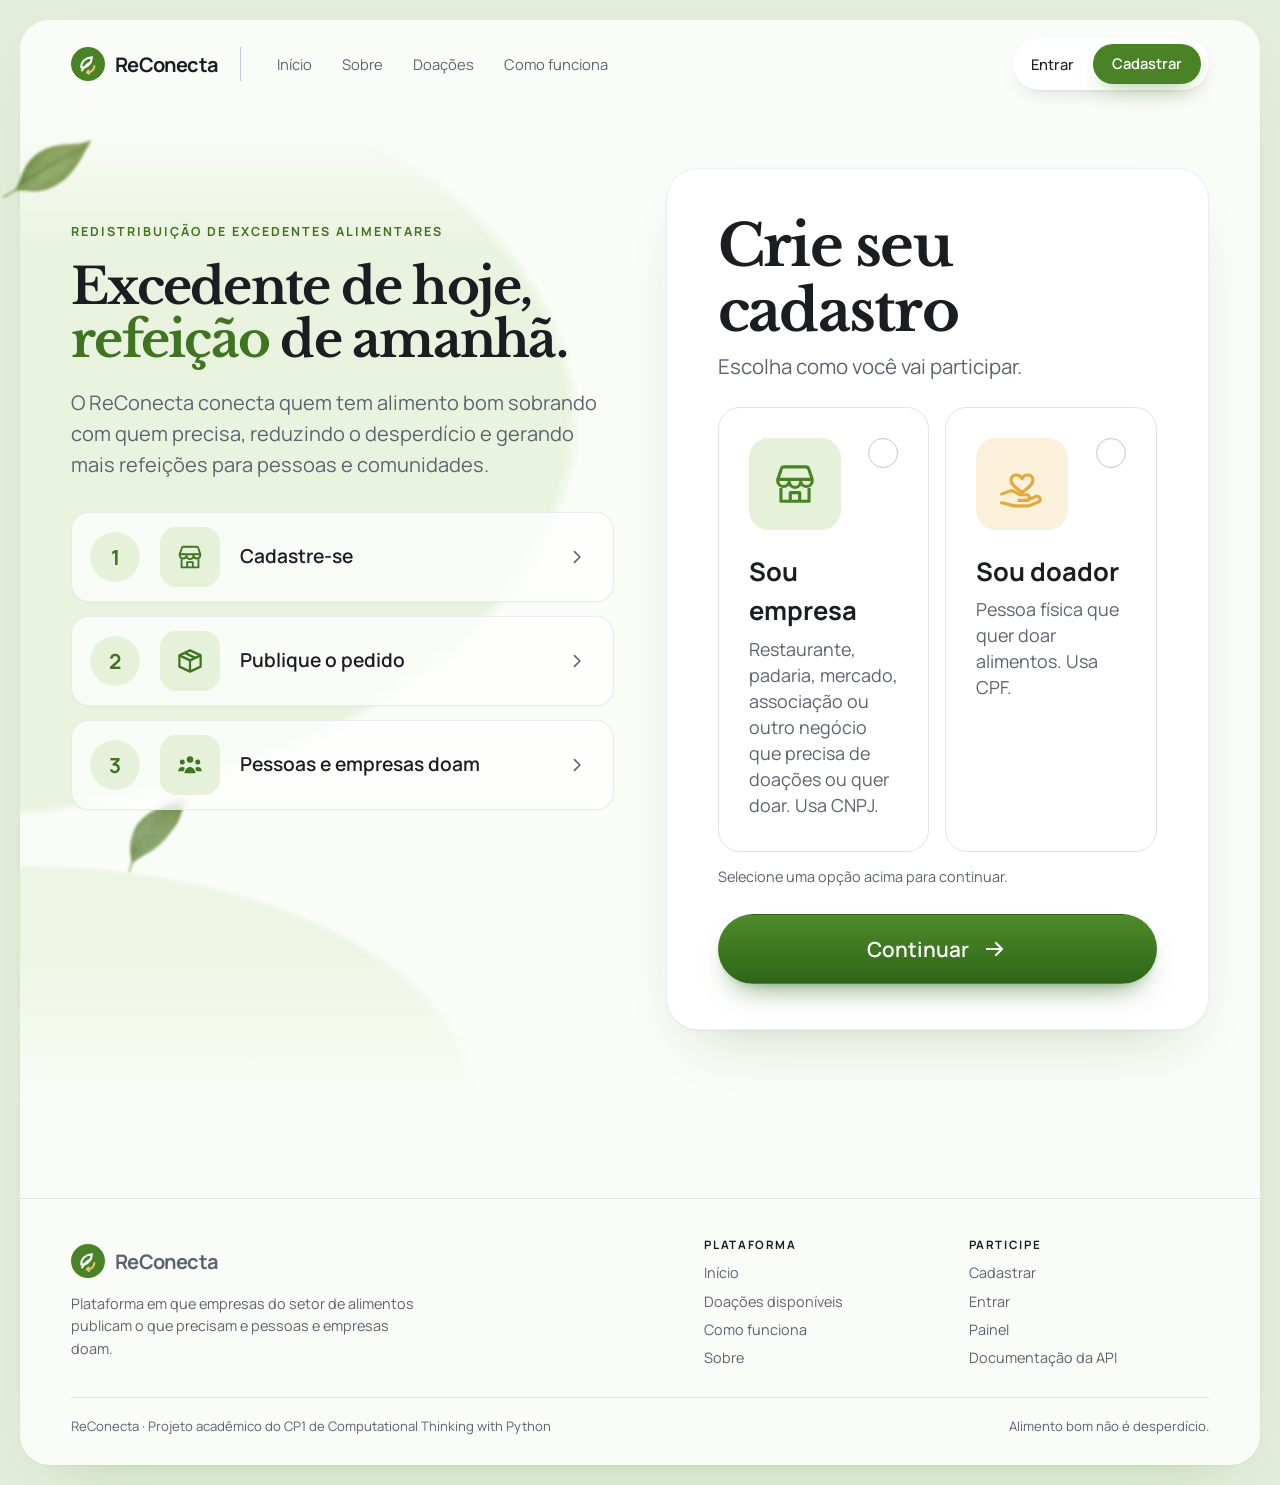
==== commit 0c9af97d: "Doações viram pedidos da empresa; CPF e CNPJ doam com questionário e foto (front) - Sai tudo de arre" ====
--- a/static/cadastro.html
+++ b/static/cadastro.html
@@ -5,7 +5,7 @@
   <meta name="viewport" content="width=device-width, initial-scale=1">
   <title>Cadastro · ReConecta</title>
   <meta name="description" content="Cadastre sua empresa do setor de alimentos ou seja um doador no ReConecta, a plataforma de redistribuição de excedentes alimentares.">
-  <meta name="color-scheme" content="light dark">
+  <meta name="color-scheme" content="light">
   <link rel="icon" type="image/svg+xml" href="/static/img/marca.svg">
   <link rel="preconnect" href="https://fonts.googleapis.com">
   <link rel="preconnect" href="https://fonts.gstatic.com" crossorigin>
@@ -40,12 +40,12 @@
         <li><a class="passo" href="/entrar" id="passo-publicar">
           <span class="passo__n" aria-hidden="true">2</span>
           <span class="passo__icone" aria-hidden="true"><svg viewBox="0 0 24 24" focusable="false"><path d="M3.5 7.5 12 3.5l8.5 4v9L12 20.5l-8.5-4z" fill="none" stroke="currentColor" stroke-width="1.8" stroke-linejoin="round"/><path d="M3.5 7.5 12 11.5l8.5-4M12 11.5v9M7.8 5.5l8.4 4" fill="none" stroke="currentColor" stroke-width="1.8" stroke-linejoin="round"/></svg></span>
-          <span class="passo__rotulo">Publique o excedente</span><svg class="passo__seta" viewBox="0 0 24 24" aria-hidden="true" focusable="false"><path d="M9 5.5 15.5 12 9 18.5" fill="none" stroke="currentColor" stroke-width="2" stroke-linecap="round" stroke-linejoin="round"/></svg>
+          <span class="passo__rotulo">Publique o pedido</span><svg class="passo__seta" viewBox="0 0 24 24" aria-hidden="true" focusable="false"><path d="M9 5.5 15.5 12 9 18.5" fill="none" stroke="currentColor" stroke-width="2" stroke-linecap="round" stroke-linejoin="round"/></svg>
         </a></li>
-        <li><a class="passo" href="/#como-funciona">
+        <li><a class="passo" href="/#doacoes">
           <span class="passo__n" aria-hidden="true">3</span>
           <span class="passo__icone" aria-hidden="true"><svg viewBox="0 0 24 24" focusable="false"><circle cx="12" cy="7.5" r="2.6" fill="currentColor"/><circle cx="5.8" cy="9.5" r="2" fill="currentColor"/><circle cx="18.2" cy="9.5" r="2" fill="currentColor"/><path d="M7.5 18.5c.5-3.2 2.3-5 4.5-5s4 1.8 4.5 5zM2.5 17c.3-2.2 1.5-3.4 3.3-3.4.9 0 1.6.3 2.2.8-.6.8-1 1.7-1.2 2.6zM21.5 17c-.3-2.2-1.5-3.4-3.3-3.4-.9 0-1.6.3-2.2.8.6.8 1 1.7 1.2 2.6z" fill="currentColor"/></svg></span>
-          <span class="passo__rotulo">Instituições retiram <span class="passo__breve">em breve</span></span><svg class="passo__seta" viewBox="0 0 24 24" aria-hidden="true" focusable="false"><path d="M9 5.5 15.5 12 9 18.5" fill="none" stroke="currentColor" stroke-width="2" stroke-linecap="round" stroke-linejoin="round"/></svg>
+          <span class="passo__rotulo">Pessoas e empresas doam</span><svg class="passo__seta" viewBox="0 0 24 24" aria-hidden="true" focusable="false"><path d="M9 5.5 15.5 12 9 18.5" fill="none" stroke="currentColor" stroke-width="2" stroke-linecap="round" stroke-linejoin="round"/></svg>
         </a></li>
       </ol>
     </aside>
@@ -71,7 +71,7 @@
               </span>
               <span class="perfil__texto">
                 <span class="perfil__titulo">Sou empresa</span>
-                <span class="perfil__desc">Restaurante, padaria, mercado ou outro negócio que tem excedentes. Usa CNPJ.</span>
+                <span class="perfil__desc">Restaurante, padaria, mercado, associação ou outro negócio que precisa de doações ou quer doar. Usa CNPJ.</span>
               </span>
               <span class="perfil__marcador" aria-hidden="true"></span>
             </label>
--- a/static/css/base.css
+++ b/static/css/base.css
@@ -64,46 +64,6 @@
   --moldura-espaco: 8px;
 }
 
-
-@media (prefers-color-scheme: dark) {
-  :root {
-    color-scheme: dark;
-
-    --moldura: #0E100F;
-    --pagina: #16171C;
-    --folha: #16171C;
-    --superficie: #1F2026;
-    --superficie-2: #26272E;
-
-    --tinta: #ECEDF2;
-    --tinta-suave: #A3A6B3;
-    --linha: #2E3038;
-    --linha-forte: #4A4D58;
-
-    --verde: #A6D67C;
-    --verde-forte: #B8E092;
-    --verde-tinta: #13200B;
-    --verde-suave: #26331F;
-    --verde-texto: #B2DE8C;
-
-    --acento: #F2C266;
-    --acento-texto: #F2C266;
-    --acento-suave: #3A2F17;
-    --trigo: #E9C46F;
-
-    --ok: #B2DE8C;
-    --ok-suave: #26331F;
-    --erro: #FF9C91;
-    --erro-suave: #3A1D1A;
-    --erro-linha: #6E3530;
-    --alerta: #F2C46B;
-    --alerta-suave: #362A12;
-
-    --foco: #B2DE8C;
-    --sombra-1: 0 1px 2px rgba(0, 0, 0, .35);
-    --sombra-2: 0 2px 4px rgba(0, 0, 0, .25), 0 20px 44px -20px rgba(0, 0, 0, .7);
-  }
-}
 
 /* ---------- base ---------- */
 
--- a/static/css/cadastro.css
+++ b/static/css/cadastro.css
@@ -27,14 +27,6 @@
   --fonte-titulo: "Libre Baskerville", Georgia, serif;
   --fonte-texto: "Manrope", "Segoe UI", "Helvetica Neue", sans-serif;
   --fonte-mono: ui-monospace, "Cascadia Mono", "SFMono-Regular", Consolas, monospace;
-}
-
-@media (prefers-color-scheme: dark) {
-  :root {
-    color-scheme: dark;
-
-    /* cores do modo escuro: herdadas de base.css pelos apelidos acima */
-  }
 }
 
 /* ---------- base ---------- */
@@ -264,10 +256,6 @@
 .botao.botao--continuar:hover:not(:disabled) { background: linear-gradient(180deg, #57962F, #336F1B); }
 .botao__seta { width: 24px; height: 24px; flex: none; transition: transform .15s ease; }
 .botao--continuar:hover .botao__seta { transform: translateX(3px); }
-@media (prefers-color-scheme: dark) {
-  .botao.botao--continuar { background: linear-gradient(180deg, #A6D67C, #86C25A); color: #13200B; }
-  .botao.botao--continuar:hover:not(:disabled) { background: linear-gradient(180deg, #B4DE8E, #93CB69); }
-}
 @media (min-width: 1000px) { .botao.botao--continuar { min-height: 70px; font-size: 1.3rem; margin-top: 26px; } }
 
 /* voltar para trocar o perfil */
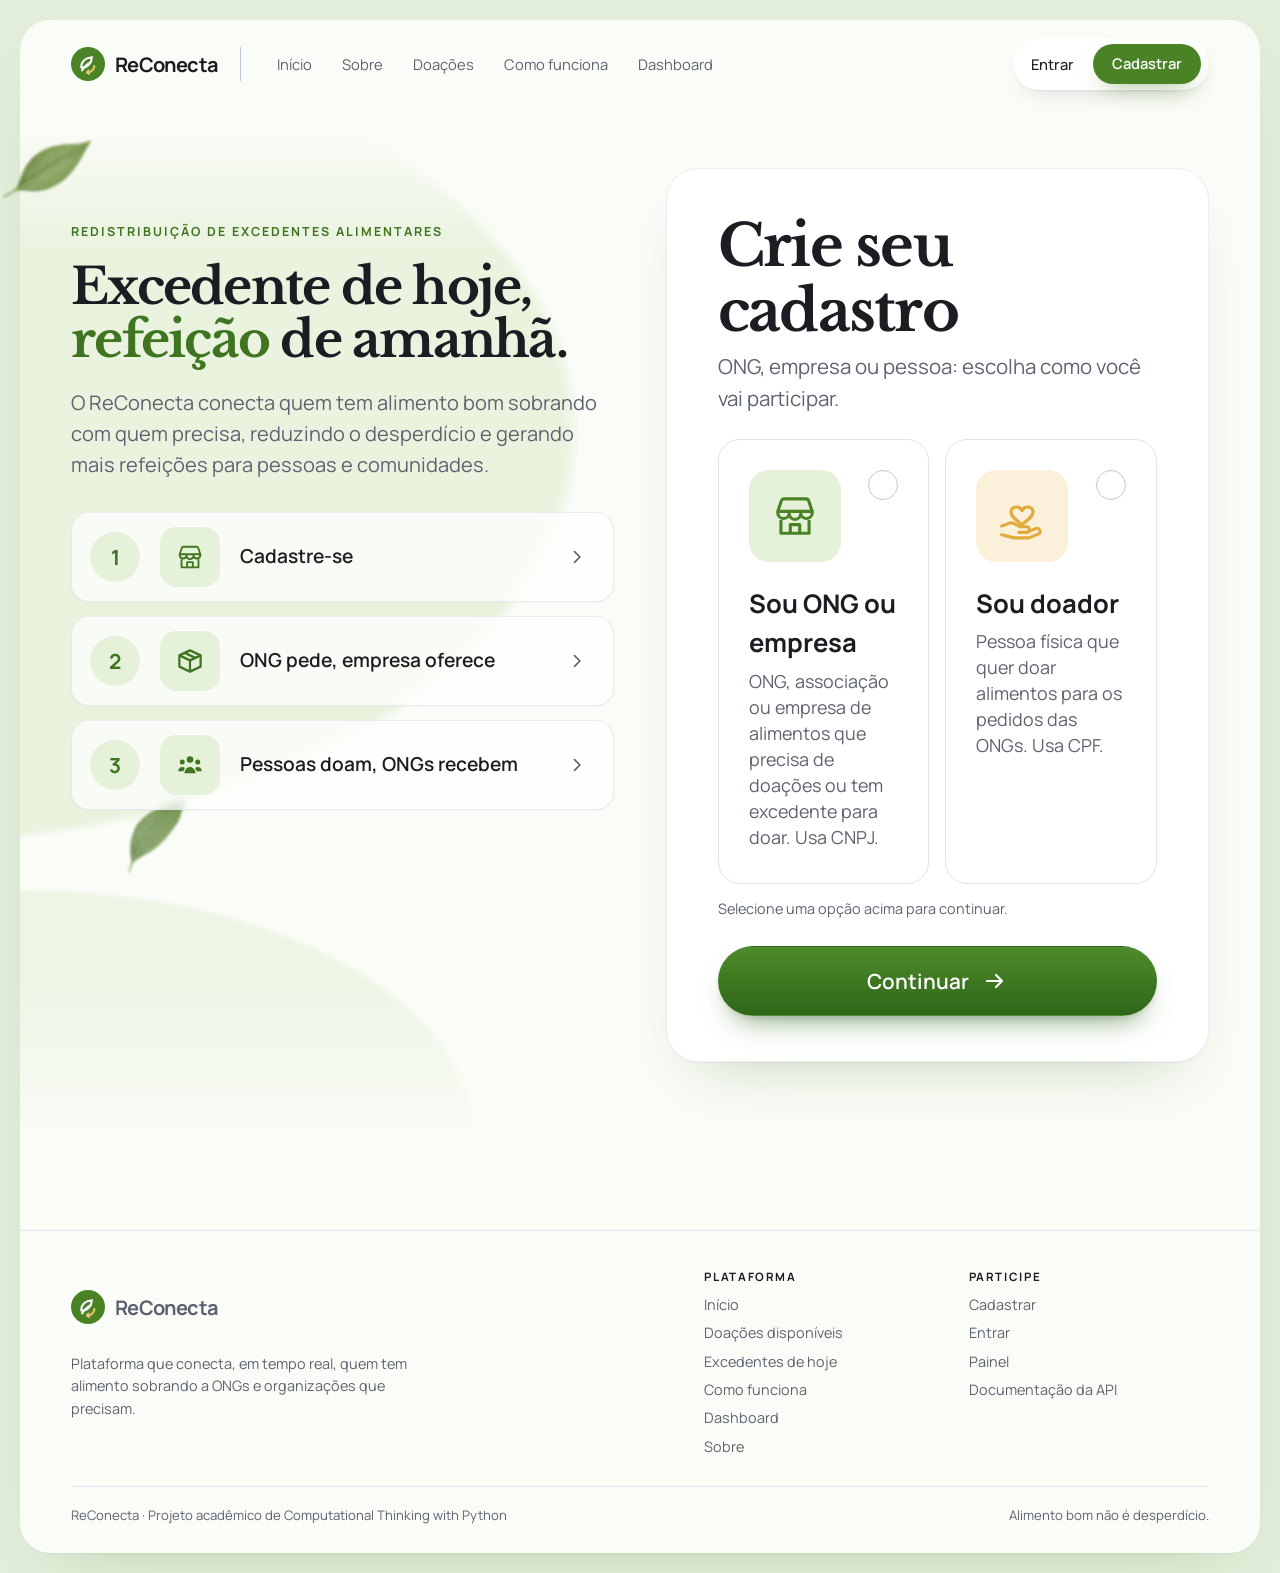
==== commit 97d676fd: "Cadastro: perfis de ONG e empresa de alimentos no resultado do CNPJ" ====
--- a/static/cadastro.html
+++ b/static/cadastro.html
@@ -4,7 +4,7 @@
   <meta charset="utf-8">
   <meta name="viewport" content="width=device-width, initial-scale=1">
   <title>Cadastro · ReConecta</title>
-  <meta name="description" content="Cadastre sua empresa do setor de alimentos ou seja um doador no ReConecta, a plataforma de redistribuição de excedentes alimentares.">
+  <meta name="description" content="Cadastre sua ONG ou empresa de alimentos, ou seja um doador pessoa física, no ReConecta: a rede que conecta excedentes a quem precisa.">
   <meta name="color-scheme" content="light">
   <link rel="icon" type="image/svg+xml" href="/static/img/marca.svg">
   <link rel="preconnect" href="https://fonts.googleapis.com">
@@ -40,12 +40,12 @@
         <li><a class="passo" href="/entrar" id="passo-publicar">
           <span class="passo__n" aria-hidden="true">2</span>
           <span class="passo__icone" aria-hidden="true"><svg viewBox="0 0 24 24" focusable="false"><path d="M3.5 7.5 12 3.5l8.5 4v9L12 20.5l-8.5-4z" fill="none" stroke="currentColor" stroke-width="1.8" stroke-linejoin="round"/><path d="M3.5 7.5 12 11.5l8.5-4M12 11.5v9M7.8 5.5l8.4 4" fill="none" stroke="currentColor" stroke-width="1.8" stroke-linejoin="round"/></svg></span>
-          <span class="passo__rotulo">Publique o pedido</span><svg class="passo__seta" viewBox="0 0 24 24" aria-hidden="true" focusable="false"><path d="M9 5.5 15.5 12 9 18.5" fill="none" stroke="currentColor" stroke-width="2" stroke-linecap="round" stroke-linejoin="round"/></svg>
+          <span class="passo__rotulo">ONG pede, empresa oferece</span><svg class="passo__seta" viewBox="0 0 24 24" aria-hidden="true" focusable="false"><path d="M9 5.5 15.5 12 9 18.5" fill="none" stroke="currentColor" stroke-width="2" stroke-linecap="round" stroke-linejoin="round"/></svg>
         </a></li>
         <li><a class="passo" href="/#doacoes">
           <span class="passo__n" aria-hidden="true">3</span>
           <span class="passo__icone" aria-hidden="true"><svg viewBox="0 0 24 24" focusable="false"><circle cx="12" cy="7.5" r="2.6" fill="currentColor"/><circle cx="5.8" cy="9.5" r="2" fill="currentColor"/><circle cx="18.2" cy="9.5" r="2" fill="currentColor"/><path d="M7.5 18.5c.5-3.2 2.3-5 4.5-5s4 1.8 4.5 5zM2.5 17c.3-2.2 1.5-3.4 3.3-3.4.9 0 1.6.3 2.2.8-.6.8-1 1.7-1.2 2.6zM21.5 17c-.3-2.2-1.5-3.4-3.3-3.4-.9 0-1.6.3-2.2.8.6.8 1 1.7 1.2 2.6z" fill="currentColor"/></svg></span>
-          <span class="passo__rotulo">Pessoas e empresas doam</span><svg class="passo__seta" viewBox="0 0 24 24" aria-hidden="true" focusable="false"><path d="M9 5.5 15.5 12 9 18.5" fill="none" stroke="currentColor" stroke-width="2" stroke-linecap="round" stroke-linejoin="round"/></svg>
+          <span class="passo__rotulo">Pessoas doam, ONGs recebem</span><svg class="passo__seta" viewBox="0 0 24 24" aria-hidden="true" focusable="false"><path d="M9 5.5 15.5 12 9 18.5" fill="none" stroke="currentColor" stroke-width="2" stroke-linecap="round" stroke-linejoin="round"/></svg>
         </a></li>
       </ol>
     </aside>
@@ -58,7 +58,7 @@
           <div id="etapa-perfil">
           <header class="cabecalho">
             <h2 id="cadastro-titulo" tabindex="-1">Crie seu cadastro</h2>
-            <p class="cabecalho__sub">Escolha como você vai participar.</p>
+            <p class="cabecalho__sub">ONG, empresa ou pessoa: escolha como você vai participar.</p>
           </header>
 
           <fieldset class="perfis">
@@ -70,8 +70,8 @@
                 <svg viewBox="0 0 32 32" focusable="false"><path d="M5 13l2.2-6.4A2 2 0 0 1 9.1 5h13.8a2 2 0 0 1 1.9 1.4L27 13" fill="none" stroke="currentColor" stroke-width="2" stroke-linejoin="round"/><path d="M5 13h22v1.5a3.7 3.7 0 0 1-7.3 0 3.7 3.7 0 0 1-7.4 0A3.7 3.7 0 0 1 5 14.5z" fill="none" stroke="currentColor" stroke-width="2" stroke-linejoin="round"/><path d="M7 18.5V27h18v-8.5M13 27v-5.5h6V27" fill="none" stroke="currentColor" stroke-width="2" stroke-linejoin="round"/></svg>
               </span>
               <span class="perfil__texto">
-                <span class="perfil__titulo">Sou empresa</span>
-                <span class="perfil__desc">Restaurante, padaria, mercado, associação ou outro negócio que precisa de doações ou quer doar. Usa CNPJ.</span>
+                <span class="perfil__titulo">Sou ONG ou empresa</span>
+                <span class="perfil__desc">ONG, associação ou empresa de alimentos que precisa de doações ou tem excedente para doar. Usa CNPJ.</span>
               </span>
               <span class="perfil__marcador" aria-hidden="true"></span>
             </label>
@@ -83,7 +83,7 @@
               </span>
               <span class="perfil__texto">
                 <span class="perfil__titulo">Sou doador</span>
-                <span class="perfil__desc">Pessoa física que quer doar alimentos. Usa CPF.</span>
+                <span class="perfil__desc">Pessoa física que quer doar alimentos para os pedidos das ONGs. Usa CPF.</span>
               </span>
               <span class="perfil__marcador" aria-hidden="true"></span>
             </label>
@@ -102,10 +102,10 @@
             Voltar e trocar o perfil
           </button>
 
-          <!-- Formulário: empresa -->
+          <!-- Formulário: organização (ONG ou empresa) -->
           <form id="form-empresa" class="formulario" novalidate hidden aria-labelledby="titulo-empresa">
-            <h3 id="titulo-empresa" class="formulario__titulo" tabindex="-1">Dados da empresa</h3>
-            <p class="formulario__intro">Conferimos o CNPJ na Receita Federal: ele precisa estar <strong>ativo</strong> e ter atividade ligada a <strong>alimentação</strong>.</p>
+            <h3 id="titulo-empresa" class="formulario__titulo" tabindex="-1">Dados da organização</h3>
+            <p class="formulario__intro">Conferimos o CNPJ na Receita Federal: ele precisa estar <strong>ativo</strong> e ser de uma <strong>ONG</strong> (natureza jurídica sem fins lucrativos) ou de uma <strong>empresa ligada a alimentos</strong>.</p>
 
             <div class="campo">
               <label for="cnpj" class="campo__rotulo">CNPJ</label>
@@ -114,7 +114,7 @@
                        placeholder="00.000.000/0000-00" maxlength="18" aria-describedby="cnpj-ajuda cnpj-erro" required>
                 <button type="button" id="btn-verificar" class="botao botao--secundario">Verificar</button>
               </div>
-              <p id="cnpj-ajuda" class="campo__ajuda">A consulta começa sozinha quando os 14 dígitos estiverem completos.</p>
+              <p id="cnpj-ajuda" class="campo__ajuda">A consulta começa sozinha quando os 14 dígitos estiverem completos e já mostra o perfil da organização.</p>
               <p id="cnpj-erro" class="campo__erro" data-erro></p>
             </div>
 
--- a/static/css/base.css
+++ b/static/css/base.css
@@ -343,6 +343,74 @@
   .cabecalho__nav { display: block; }
 }
 
+/* ---------- sino de notificações e avisos ao vivo (layout.js) ---------- */
+
+.sino { position: relative; display: flex; }
+.sino__botao {
+  position: relative; display: grid; place-items: center;
+  width: 38px; height: 38px; border-radius: 50%;
+  background: none; border: 0; cursor: pointer; color: var(--tinta-suave);
+}
+.sino__botao:hover, .sino__botao[aria-expanded="true"] { color: var(--tinta); background: var(--superficie-2); }
+.sino__conta {
+  position: absolute; top: 2px; right: 0;
+  min-width: 18px; height: 18px; padding: 0 5px; border-radius: var(--pilula);
+  background: var(--erro); color: #fff; font-size: .68rem; font-weight: 700; line-height: 18px; text-align: center;
+  box-shadow: 0 0 0 2px var(--superficie);
+}
+.sino__painel {
+  position: absolute; right: -8px; top: calc(100% + 12px); z-index: 40;
+  width: min(360px, calc(100vw - 24px));
+  background: var(--superficie); border: 1px solid var(--linha); border-radius: var(--raio);
+  box-shadow: var(--sombra-2); padding: 14px; display: grid; gap: 10px;
+  animation: rc-surgir .18s ease both;
+}
+.sino__topo { display: flex; align-items: center; justify-content: space-between; gap: 12px; }
+.cabecalho .sino__topo h2 { font-family: var(--fonte-texto); font-size: .95rem; font-weight: 700; letter-spacing: 0; color: var(--tinta); }
+.sino__marcar { background: none; border: 0; cursor: pointer; padding: 6px 8px; border-radius: var(--pilula); font-size: .82rem; font-weight: 600; color: var(--verde-texto); }
+.sino__marcar:hover { background: var(--verde-suave); }
+.sino__lista { list-style: none; margin: 0; padding: 0; display: grid; gap: 2px; max-height: min(60vh, 420px); overflow-y: auto; }
+.cabecalho__aba .sino__item a {
+  display: grid; gap: 2px; padding: 10px 10px 10px 22px; border-radius: var(--raio-p);
+  color: var(--tinta); text-decoration: none; position: relative; font-size: .9rem; font-weight: 400;
+}
+.cabecalho__aba .sino__item a:hover { background: var(--superficie-2); }
+.cabecalho__aba .sino__item.is-nova a { background: var(--verde-suave); }
+.cabecalho__aba .sino__item.is-nova a::before {
+  content: ""; position: absolute; left: 9px; top: 17px; width: 7px; height: 7px; border-radius: 50%; background: var(--verde);
+}
+.sino__texto { overflow-wrap: anywhere; }
+.sino__quando { font-size: .78rem; color: var(--tinta-suave); }
+.sino__vazio { font-size: .9rem; color: var(--tinta-suave); padding: 6px 2px; }
+
+.avisos-vivo {
+  position: fixed; left: 16px; bottom: 16px; z-index: 60;
+  display: grid; gap: 8px; width: min(380px, calc(100vw - 32px)); pointer-events: none;
+}
+.aviso-vivo {
+  pointer-events: auto;
+  display: grid; grid-template-columns: auto minmax(0, 1fr) auto; align-items: start; gap: 10px;
+  padding: 12px 10px 12px 14px;
+  background: var(--tinta); color: #fff; border-radius: var(--raio-p);
+  box-shadow: var(--sombra-2); font-size: .9rem;
+  animation: rc-surgir .25s ease both;
+}
+.aviso-vivo__ponto { width: 8px; height: 8px; margin-top: 7px; border-radius: 50%; background: #9BD475; }
+.aviso-vivo--meu .aviso-vivo__ponto { background: var(--trigo); }
+.aviso-vivo__texto { color: #fff; text-decoration: none; overflow-wrap: anywhere; }
+.aviso-vivo__texto:hover { text-decoration: underline; }
+.aviso-vivo__texto:focus-visible, .aviso-vivo__fechar:focus-visible { outline: 2px solid #fff; outline-offset: 2px; }
+.aviso-vivo__fechar {
+  width: 28px; height: 28px; margin-top: -3px; border-radius: 50%;
+  background: none; border: 0; cursor: pointer; color: #C9CCD6; font-size: 1.2rem; line-height: 1;
+}
+.aviso-vivo__fechar:hover { color: #fff; background: rgba(255, 255, 255, .14); }
+
+@media (max-width: 899.98px) {
+  .sino__botao { width: 36px; height: 36px; }
+  .sino__painel { position: fixed; left: 12px; right: 12px; top: 76px; width: auto; }
+}
+
 /* ---------- rodapé (injetado por layout.js) ---------- */
 
 .rodape {
--- a/static/css/cadastro.css
+++ b/static/css/cadastro.css
@@ -425,6 +425,17 @@
 .atividade__categoria { font-weight: 600; font-size: .88rem; color: var(--marca-texto); }
 .atividade__descricao { font-size: .8rem; color: var(--tinta-suave); overflow-wrap: anywhere; }
 
+/* selos de perfil da organização (ONG / empresa de alimentos) */
+.perfis-org { list-style: none; margin: 0; padding: 0; display: flex; flex-wrap: wrap; gap: 8px; }
+.perfil-org {
+  padding: 7px 12px; border-radius: 999px;
+  font-size: .84rem; font-weight: 700; letter-spacing: .02em;
+}
+.perfil-org--ong { background: var(--acento-suave); color: var(--acento-texto); }
+.perfil-org--empresa_alimentos { background: var(--marca-suave); color: var(--marca-texto); }
+.empresa__natureza { font-size: .84rem; color: var(--tinta-suave); }
+.empresa__natureza strong { color: var(--tinta); font-weight: 600; }
+
 .motivos { list-style: none; margin: 0; padding: 0; display: grid; gap: 10px; }
 .motivo {
   display: grid; grid-template-columns: auto 1fr; gap: 12px;
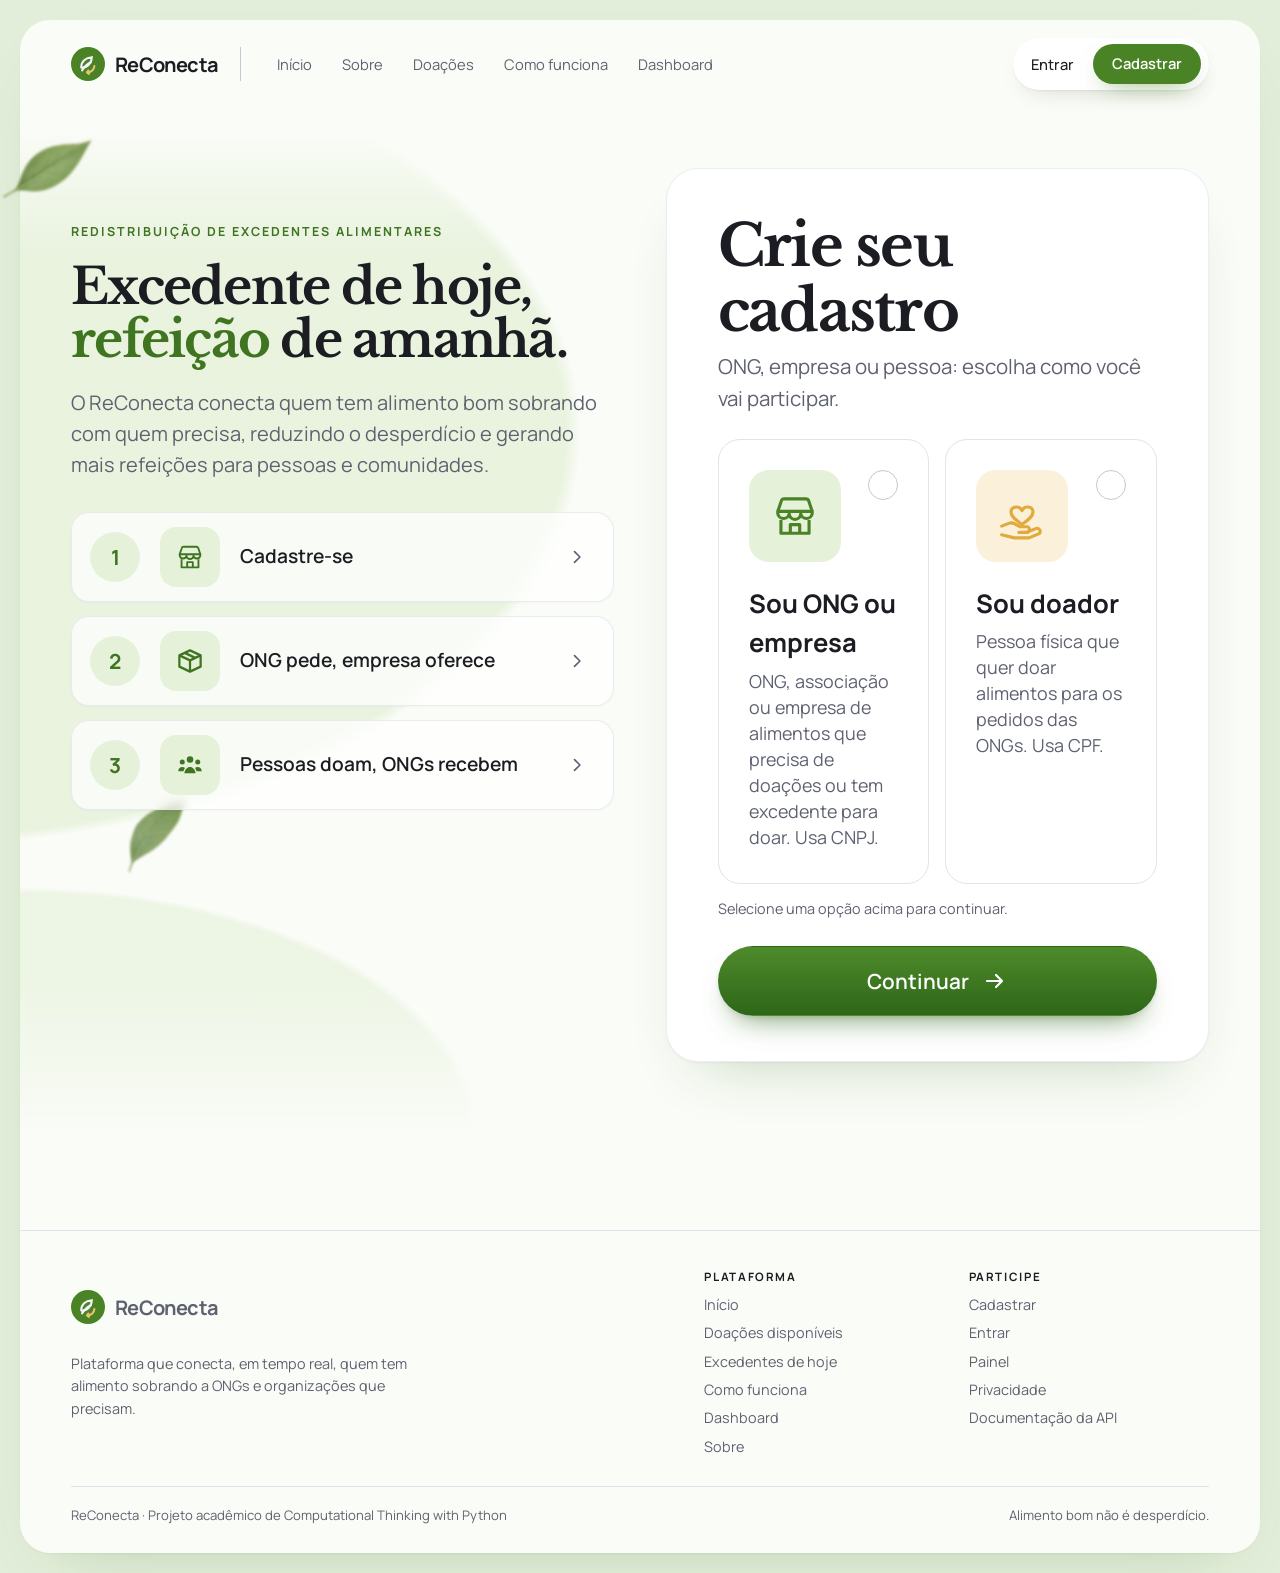
==== commit 08edc008: "LGPD: consentimento no cadastro, exportação e exclusão por anonimização; gates de segurança no CI e " ====
--- a/static/cadastro.html
+++ b/static/cadastro.html
@@ -163,6 +163,14 @@
               </div>
             </fieldset>
 
+            <div class="campo campo--consentimento">
+              <label class="consentimento">
+                <input id="empresa-privacidade" type="checkbox" required aria-describedby="empresa-privacidade-erro">
+                <span>Li e aceito a <a href="/privacidade" target="_blank" rel="noopener">Política de Privacidade</a>.</span>
+              </label>
+              <p id="empresa-privacidade-erro" class="campo__erro" data-erro></p>
+            </div>
+
             <div id="aviso-empresa" class="aviso" role="alert" hidden></div>
 
             <button type="submit" id="btn-empresa" class="botao botao--primario" disabled>
@@ -230,6 +238,14 @@
               </div>
             </fieldset>
 
+            <div class="campo campo--consentimento">
+              <label class="consentimento">
+                <input id="doador-privacidade" type="checkbox" required aria-describedby="doador-privacidade-erro">
+                <span>Li e aceito a <a href="/privacidade" target="_blank" rel="noopener">Política de Privacidade</a>.</span>
+              </label>
+              <p id="doador-privacidade-erro" class="campo__erro" data-erro></p>
+            </div>
+
             <div id="aviso-doador" class="aviso" role="alert" hidden></div>
 
             <button type="submit" id="btn-doador" class="botao botao--primario">
--- a/static/css/cadastro.css
+++ b/static/css/cadastro.css
@@ -524,3 +524,9 @@
 
 /* senha e confirmação alinhadas pelo topo (o medidor de força não estica a coluna vizinha) */
 .grupo-contato--acesso { align-items: start; }
+
+/* ---------- consentimento LGPD ---------- */
+
+.consentimento { display: flex; gap: 10px; align-items: flex-start; font-size: .92rem; color: var(--tinta-suave); cursor: pointer; }
+.consentimento input { margin-top: 3px; accent-color: var(--verde); width: 16px; height: 16px; flex: none; }
+.consentimento input[aria-invalid] { outline: 2px solid var(--erro); outline-offset: 2px; }
